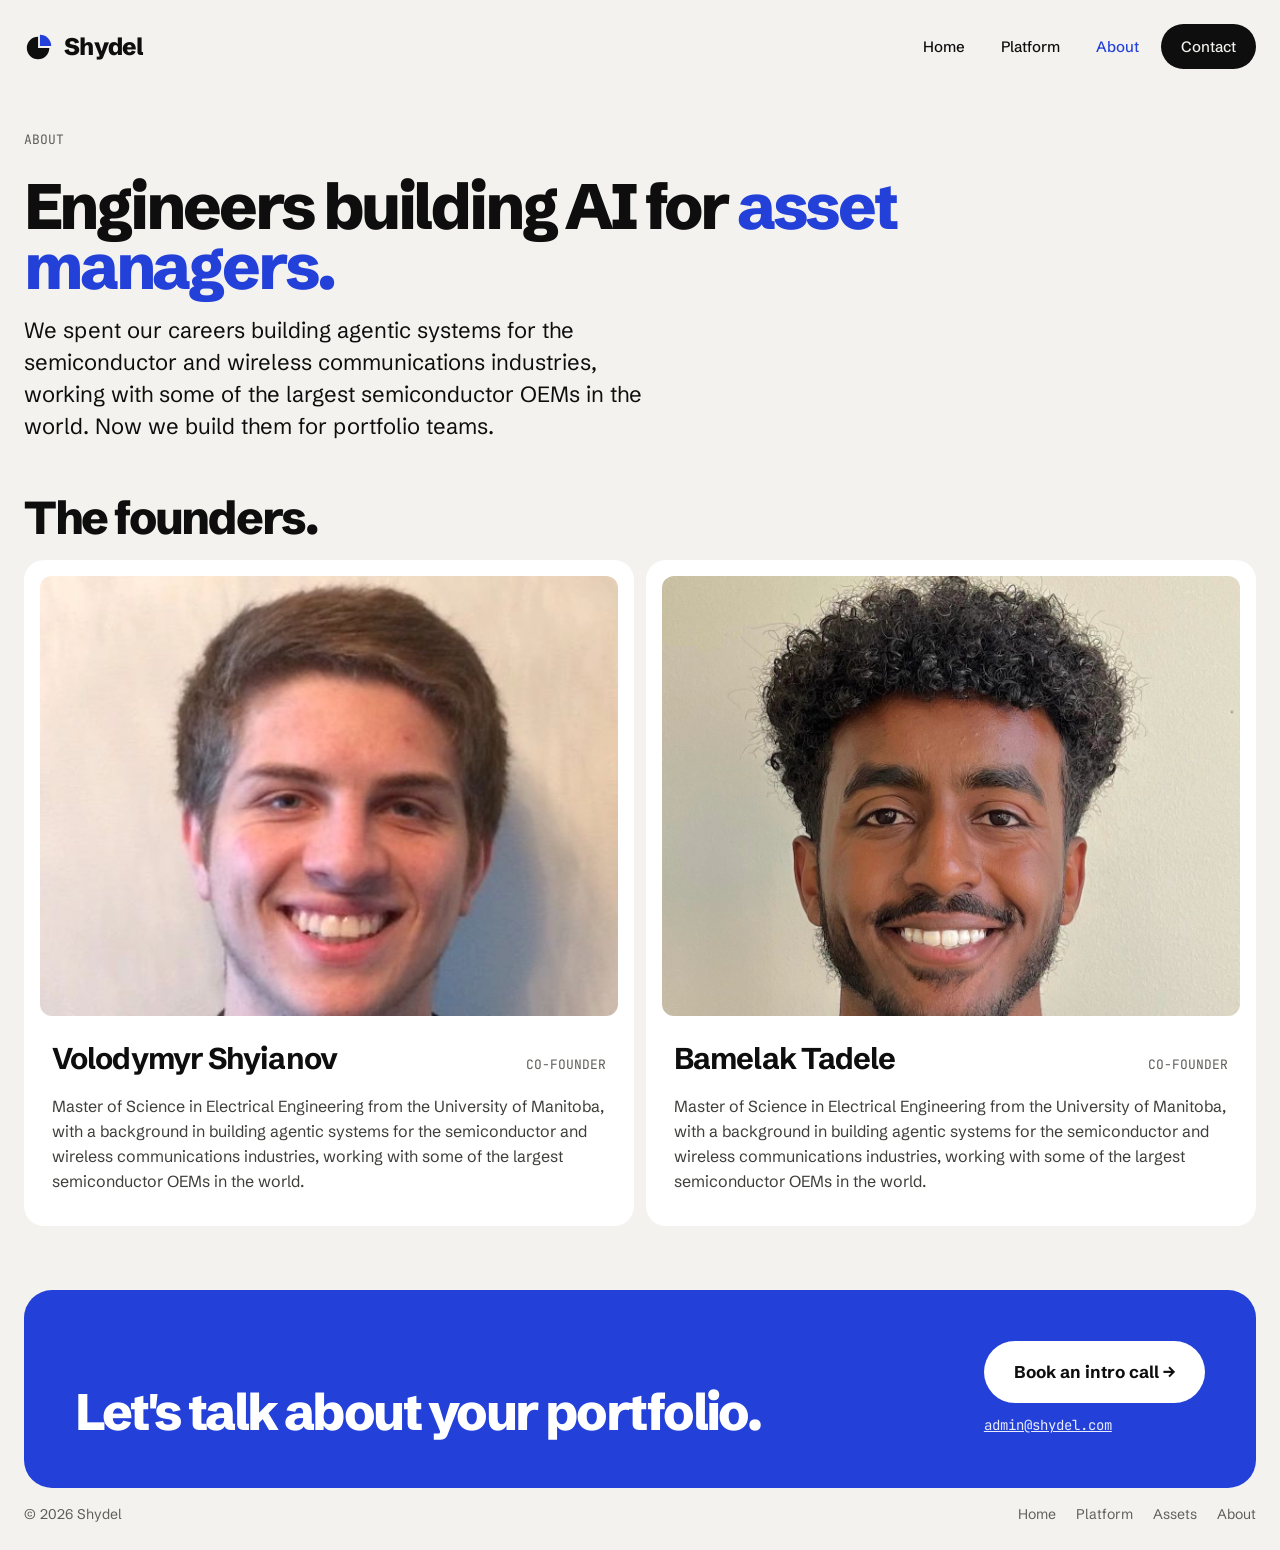
==== about.html @ 44ba3a5f "Consolidate pages, shorten copy, tighten layout - Platform: one page with Board, Analysis, Memory an" ====
<!doctype html>
<html lang="en">
<head>
  <meta charset="utf-8">
  <meta name="viewport" content="width=device-width, initial-scale=1">
  <title>About — Shydel</title>
  <meta name="description" content="The founders of Shydel: engineers building agentic AI systems for asset managers.">
  <link rel="icon" href="assets/favicon.svg" type="image/svg+xml">
  <link rel="preconnect" href="https://fonts.googleapis.com">
  <link rel="preconnect" href="https://fonts.gstatic.com" crossorigin>
  <link href="https://fonts.googleapis.com/css2?family=Schibsted+Grotesk:wght@400;500;700;800&family=JetBrains+Mono:wght@400;500&display=swap" rel="stylesheet">
  <link rel="stylesheet" href="styles.css">
</head>
<body>

<header class="wrap header">
  <a href="index.html" class="logo"><svg class="logo-mark" viewBox="0 0 32 32" aria-hidden="true"><g transform="translate(-1 1)"><path d="M16 16 L28 16 A12 12 0 0 1 16 28 Z M16 16 L16 28 A12 12 0 0 1 4 16 Z M16 16 L4 16 A12 12 0 0 1 16 4 Z" fill="currentColor"/><path d="M16 16 L16 4 A12 12 0 0 1 28 16 Z" fill="#2340D9" transform="translate(2 -2)"/></g></svg>Shydel</a>
  <nav class="nav">
    <a href="index.html" class="nav-link nav-keep">Home</a>
    <a href="platform.html" class="nav-link nav-keep">Platform</a>
    <a href="about.html" class="nav-link nav-keep" aria-current="page">About</a>
    <a href="#contact" class="pill pill-dark">Contact</a>
  </nav>
</header>

<main>
  <section class="wrap page-hero">
    <span class="tag">About</span>
    <h1>Engineers building AI for <span class="accent">asset managers.</span></h1>
    <p class="lede">We spent our careers building agentic systems for the semiconductor and wireless communications industries, working with some of the largest semiconductor OEMs in the world. Now we build them for portfolio teams.</p>
  </section>

  <section class="wrap team">
    <div class="section-head">
      <h2>The founders.</h2>
    </div>
    <div class="team-grid">
      <article class="person">
        <img src="assets/team/volodymyr.jpg" alt="Volodymyr Shyianov" loading="lazy">
        <div class="person-body">
          <div class="person-name"><h3>Volodymyr Shyianov</h3><span class="tag">Co-founder</span></div>
          <p>Master of Science in Electrical Engineering from the University of Manitoba, with a background in building agentic systems for the semiconductor and wireless communications industries, working with some of the largest semiconductor OEMs in the world.</p>
        </div>
      </article>
      <article class="person">
        <img src="assets/team/bamelak.jpg" alt="Bamelak Tadele" loading="lazy" class="pos-high">
        <div class="person-body">
          <div class="person-name"><h3>Bamelak Tadele</h3><span class="tag">Co-founder</span></div>
          <p>Master of Science in Electrical Engineering from the University of Manitoba, with a background in building agentic systems for the semiconductor and wireless communications industries, working with some of the largest semiconductor OEMs in the world.</p>
        </div>
      </article>
    </div>
  </section>

  <section id="contact" class="wrap">
    <div class="cta">
      <h2>Let's talk about your portfolio.</h2>
      <div class="cta-side">
        <a href="https://bookings.cloud.microsoft/book/Shydel1@shydel.com/" target="_blank" rel="noopener" class="pill pill-light pill-lg">Book an intro call →</a>
        <a href="mailto:admin@shydel.com" class="cta-email">admin@shydel.com</a>
      </div>
    </div>
  </section>
</main>

<footer class="wrap footer">
  <span>© 2026 Shydel</span>
  <nav class="footer-nav">
    <a href="index.html">Home</a>
    <a href="platform.html">Platform</a>
    <a href="assets.html">Assets</a>
    <a href="about.html">About</a>
  </nav>
</footer>

</body>
</html>
---- styles.css ----
:root {
  --bg: #F3F2EE;
  --ink: #0E0E0E;
  --card: #FFFFFF;
  --text-2: #3E3E3B;
  --text-3: #5E5E5A;
  --accent: #2340D9;
  --accent-hover: #152A9E;
  --accent-light: #8FA0FF;
  --sans: 'Schibsted Grotesk', system-ui, sans-serif;
  --mono: 'JetBrains Mono', ui-monospace, monospace;
}

* { box-sizing: border-box; }
html { scroll-behavior: smooth; }
body {
  margin: 0;
  background: var(--bg);
  color: var(--ink);
  font-family: var(--sans);
  font-size: 17px;
  line-height: 1.55;
  -webkit-font-smoothing: antialiased;
}
h1, h2, h3, p { margin: 0; }
img { display: block; max-width: 100%; }
a { color: var(--accent); }

.wrap { max-width: 1320px; margin: 0 auto; padding-left: 24px; padding-right: 24px; }
.accent { color: var(--accent); }
.muted { color: #8C8C87; }

/* Header */
.header {
  padding-top: 24px; padding-bottom: 24px;
  display: flex; flex-wrap: wrap; gap: 16px;
  align-items: center; justify-content: space-between;
}
.logo {
  display: flex; align-items: center; gap: 10px;
  color: var(--ink); text-decoration: none;
  font-weight: 800; font-size: 24px; letter-spacing: -0.03em;
}
.logo-mark { width: 30px; height: 30px; flex-shrink: 0; }
.nav { display: flex; flex-wrap: wrap; gap: 8px; align-items: center; font-size: 15px; font-weight: 500; }
.nav-link { color: var(--ink); text-decoration: none; padding: 10px 14px; }
.nav-link:hover, .nav-link[aria-current="page"] { color: var(--accent); }

/* Buttons */
.pill {
  display: inline-block; text-decoration: none;
  padding: 11px 20px; border-radius: 999px; font-weight: 500;
  transition: background .15s, color .15s;
}
.pill-lg { padding: 18px 30px; font-weight: 700; font-size: 17px; }
.pill-dark { background: var(--ink); color: var(--bg); }
.pill-dark:hover { background: var(--accent); }
.pill-accent { background: var(--accent); color: #FFFFFF; }
.pill-accent:hover { background: var(--accent-hover); }
.pill-light { background: #FFFFFF; color: var(--ink); }
.pill-light:hover { background: var(--ink); color: #FFFFFF; }
.pill-outline { border: 1.5px solid var(--ink); color: var(--ink); }
.pill-outline:hover { background: var(--ink); color: var(--bg); }

/* Hero */
.hero { padding-top: 40px; padding-bottom: 28px; }
.hero h1 {
  font-weight: 800;
  font-size: clamp(44px, 7vw, 104px);
  line-height: 0.92; letter-spacing: -0.055em;
}
.hero-foot {
  display: flex; flex-wrap: wrap; gap: 32px 64px;
  justify-content: space-between; align-items: flex-end;
  margin-top: 28px;
}
.lede { font-size: 22px; line-height: 1.45; max-width: 620px; }

/* Coverage cards */
.coverage {
  padding-top: 24px; padding-bottom: 40px;
  display: grid; grid-template-columns: repeat(auto-fit, minmax(280px, 1fr)); gap: 12px;
}
.card {
  background: var(--card); border-radius: 20px; padding: 32px; min-height: 340px;
  display: flex; flex-direction: column; justify-content: space-between; gap: 32px;
}
.card-link { color: var(--ink); text-decoration: none; transition: transform .15s; }
.card-link:hover { transform: translateY(-4px); }
.card-more { display: block; margin-top: 20px; font-weight: 700; font-size: 15px; }
.card h3 { font-size: 34px; font-weight: 700; letter-spacing: -0.03em; line-height: 1.05; margin-bottom: 14px; }
.card p { color: var(--text-2); font-size: 16px; }
.tag { font-family: var(--mono); font-size: 13px; color: var(--text-3); text-transform: uppercase; }
.card-dark { background: var(--ink); color: var(--bg); }
.card-dark p { color: #C9C9C4; }
.card-dark .tag { color: #A8A8A3; }
.card-accent { background: var(--accent); color: #FFFFFF; }
.card-accent p { color: #E8ECFF; }
.card-accent .tag { color: #DCE2FF; }

/* Approach */
.approach { background: var(--ink); color: var(--bg); padding: 48px 0; }
.approach h2 {
  font-weight: 800; font-size: clamp(32px, 4vw, 56px);
  line-height: 0.98; letter-spacing: -0.045em;
  max-width: 980px; margin-bottom: 28px;
}
.steps {
  list-style: none; margin: 0; padding: 0;
  display: grid; grid-template-columns: repeat(auto-fit, minmax(240px, 1fr)); gap: 40px;
}
.step-num { display: block; font-size: 56px; font-weight: 800; letter-spacing: -0.04em; color: var(--accent-light); line-height: 1; }
.steps h3 { font-size: 22px; margin: 16px 0 8px; }
.steps p { color: #B5B5B0; font-size: 16px; }

/* Inner page hero */
.page-hero { padding-top: 32px; padding-bottom: 28px; }
.page-hero h1 {
  font-weight: 800; font-size: clamp(36px, 5vw, 76px);
  line-height: 0.95; letter-spacing: -0.05em;
  max-width: 1100px; margin-top: 24px;
}
.page-hero .lede { margin-top: 18px; }
.hero-actions { display: flex; flex-wrap: wrap; gap: 8px; margin-top: 18px; }

/* Section heading */
.section-head {
  display: flex; flex-wrap: wrap; gap: 24px;
  justify-content: space-between; align-items: flex-end; margin-bottom: 20px;
}
.section-head h2 { font-weight: 800; font-size: clamp(30px, 3.6vw, 48px); line-height: 0.98; letter-spacing: -0.045em; }
.section-head p { max-width: 440px; color: var(--text-2); }

/* Use cases */
.uses { padding-bottom: 40px; }
.use-grid { display: grid; grid-template-columns: repeat(auto-fit, minmax(280px, 1fr)); gap: 12px; }
.use { background: var(--card); border-radius: 20px; padding: 32px; }
.use h3 { font-size: 26px; font-weight: 700; letter-spacing: -0.03em; line-height: 1.1; margin: 16px 0 10px; }
.use p { color: var(--text-2); font-size: 16px; }

/* ---------- Section bands ---------- */
.band-dark { background: var(--ink); color: var(--bg); padding: 48px 0; margin-bottom: 24px; }
.band-blue { background: var(--accent); color: #FFFFFF; padding: 48px 0; margin-bottom: 24px; }
.band-sand { background: #E6E2D8; padding: 48px 0; margin-bottom: 24px; }
.band-white { background: #FFFFFF; padding: 48px 0; margin-bottom: 24px; }
.split { display: grid; grid-template-columns: repeat(auto-fit, minmax(320px, 1fr)); gap: 28px 40px; align-items: start; }
.band-dark .tag { color: #A8A8A3; }
.band-dark h2, .band-blue h2, .band-sand h2, .band-white h2 {
  font-weight: 800; font-size: clamp(28px, 3vw, 42px); line-height: 1.02; letter-spacing: -0.035em; margin: 10px 0 14px;
}
.band-dark .split > div > p { color: #C9C9C4; }
.band-blue .split > div > p { color: #E8ECFF; }
.band-sand .split > div > p, .band-white .split > div > p { color: var(--text-2); }
.split > div > p + p { margin-top: 16px; }
.band-blue .tag { color: #DCE2FF; }
.chips { display: flex; flex-wrap: wrap; gap: 8px; margin-top: 16px; }
.chip { border: 1.5px solid #4A4A47; border-radius: 999px; padding: 7px 14px; font-size: 14px; font-weight: 500; }
.band-blue .chip { border-color: rgba(255, 255, 255, .45); }
.band-sand .chip { border-color: #B5B0A3; }
.band-white .chip, .plat-section .chip, .wrap > .chips .chip { border-color: #CFCEC8; }

/* ---------- App-styled components (they mirror shydel-agent/web/src/app/globals.css) ---------- */
.app {
  --surface: #FFFFFF; --sunk: #ECEAE4; --line: #E2E0D8; --muted: #7A7973; --r: 14px;
  color: var(--ink); font-size: 14px; line-height: 1.5; text-align: left;
}
.app .label { font-family: var(--mono); font-size: 11px; text-transform: uppercase; letter-spacing: .06em; color: var(--muted); font-weight: 400; }
.app .hint { font-size: 12.5px; color: var(--muted); }
.app .mono { font-family: var(--mono); }
.app-card { background: var(--surface); border: 1px solid var(--line); border-radius: var(--r); padding: 14px 16px; min-width: 0; color: var(--ink); }
.app-card + .app-card { margin-top: 12px; }
.app-card h4 { margin: 0 0 6px; font-size: 13px; font-weight: 700; display: flex; align-items: center; gap: 8px; justify-content: space-between; letter-spacing: 0; line-height: 1.3; }
.app-card h4 span:last-child { flex: none; }
.app-goal { margin: 0; font-size: 15px; font-weight: 700; line-height: 1.4; letter-spacing: -0.01em; }
.app-chips { display: flex; flex-wrap: wrap; gap: 6px; margin-top: 10px; }
.app-chip {
  display: inline-flex; align-items: center; gap: 6px; padding: 3px 9px; border-radius: 999px;
  border: 1px solid var(--line); background: var(--surface); font-size: 12px; font-weight: 500; line-height: 1.5;
}
.app-chip.accent { background: #E7EBFF; color: var(--accent); border-color: transparent; }
.app-chip.ctype { background: #FBEEDC; color: #92400E; border-color: transparent; }
.app-chip.done { background: var(--sunk); border-color: transparent; color: var(--text-2); }
.app-chip.verdict { text-transform: uppercase; font-weight: 700; letter-spacing: .04em; }
.app-chip.verdict.buy { background: rgba(47, 163, 107, .16); color: #1E7A4D; border-color: transparent; }
.app-chip.verdict.watch, .app-chip.verdict.hold { background: #E7EBFF; color: var(--accent); border-color: transparent; }
.app-chip.verdict.trim, .app-chip.verdict.sell { background: rgba(229, 83, 61, .16); color: #B0351F; border-color: transparent; }
.app-chip i { width: 7px; height: 7px; border-radius: 50%; background: var(--c, var(--accent)); }
.app-foot { margin-top: 12px; font-size: 11.5px; color: var(--muted); font-family: var(--mono); line-height: 1.5; overflow-wrap: anywhere; }

/* Stage track: 18 steps, done / skipped / current / to do; each one opens a pop-up */
.stage-track { display: grid; grid-template-columns: repeat(9, minmax(0, 1fr)); gap: 10px 4px; margin-top: 12px; }
.stage-step {
  display: flex; flex-direction: column; align-items: center; gap: 4px; min-width: 0;
  font: inherit; font-size: 10.5px; color: var(--muted); text-align: center;
  background: none; border: 0; padding: 0; cursor: pointer; border-radius: 8px;
}
.stage-step i {
  font-style: normal; width: 22px; height: 22px; border-radius: 50%; display: grid; place-items: center;
  font-size: 11px; font-weight: 700; border: 1.5px solid var(--line); background: var(--surface);
  transition: transform 160ms var(--ease-out), box-shadow 160ms var(--ease-out);
}
.stage-step:active i { transform: scale(0.92); }
.stage-step:focus-visible { outline: 2px solid var(--accent); outline-offset: 2px; }
.stage-step span { overflow: hidden; text-overflow: ellipsis; white-space: nowrap; max-width: 100%; }
.stage-step.done i { background: var(--up); border-color: var(--up); color: #FFFFFF; }
.stage-step.current i { background: var(--accent); border-color: var(--accent); color: #FFFFFF; }
.stage-step.current span { color: var(--ink); font-weight: 600; }
.stage-step.skipped i { border-style: dashed; }
.stage-step.optional:not(.done):not(.current) i { border-style: dotted; }
@media (hover: hover) and (pointer: fine) { .stage-step:hover i { box-shadow: 0 0 0 3px #E7EBFF; } }
.stage-progress { height: 4px; border-radius: 2px; background: var(--sunk); margin-top: 14px; overflow: hidden; }
.stage-progress i { display: block; height: 100%; background: var(--accent); border-radius: 2px; }
.stage-sum { margin-top: 6px; font-size: 12.5px; color: var(--muted); }

/* Scorecard: final score, reasons for and against, role / verdict / chance of a permanent loss */
.final-score {
  display: grid; grid-template-columns: auto minmax(0, 1fr); gap: 14px; align-items: center; margin: 4px 0 12px;
  padding: 12px 14px; border-radius: 10px; font-size: 13.5px; line-height: 1.5;
  background: color-mix(in srgb, var(--fs) 8%, transparent); border: 1px solid color-mix(in srgb, var(--fs) 30%, var(--line));
}
.final-score.pos { --fs: #16A34A; } .final-score.mid { --fs: #D97706; } .final-score.neg { --fs: #DC2626; }
.fs-num { font-size: 30px; font-weight: 800; color: var(--fs); font-variant-numeric: tabular-nums; line-height: 1; }
.fs-num span { font-size: 13px; font-weight: 600; color: var(--muted); margin-left: 3px; }
.sc-rows > .sc-row:first-child { border-top: 0; }
.sc-row {
  display: grid; grid-template-columns: minmax(0, 1.3fr) 64px minmax(0, 1fr); gap: 10px; align-items: center;
  padding: 6px 0; font-size: 12.5px; border-top: 1px dashed var(--line);
}
.sc-row > span:first-child { overflow-wrap: anywhere; }
.sc-measure { display: block; font-size: 11px; color: var(--muted); }
.sc-num { font-family: var(--mono); font-variant-numeric: tabular-nums; }
.sc-num.pos { color: var(--up); } .sc-num.neg { color: var(--down); }
.sc-effect { position: relative; height: 8px; background: var(--sunk); border-radius: 4px; }
.sc-effect i { position: absolute; top: 0; bottom: 0; border-radius: 4px; width: calc(var(--e) * 50%); }
.sc-effect i.pos { left: 50%; background: var(--up); }
.sc-effect i.neg { right: 50%; background: var(--down); }
.sc-effect::after { content: ""; position: absolute; left: 50%; top: -3px; bottom: -3px; width: 1px; background: var(--muted); }
.score-notes { display: grid; gap: 6px; margin-top: 12px; }
.score-note {
  display: grid; grid-template-columns: 9.5em minmax(0, 1fr); gap: 10px; align-items: baseline;
  font-size: 13.5px; line-height: 1.55; padding: 9px 12px; border-radius: 8px; background: rgba(14, 14, 14, .04);
}
.score-note b { font-size: 12.5px; font-weight: 600; color: var(--muted); }
.score-note span { overflow-wrap: anywhere; }
.score-note.role { background: rgba(35, 64, 217, .09); }
.score-note.verdict { background: rgba(47, 163, 107, .10); }
@media (max-width: 560px) { .score-note { grid-template-columns: 1fr; gap: 2px; } }

/* Tabs (the app's underline tabs); .pills = the working-memory sub-tabs; .vertical = the session sidebar */
.ui-tablist { display: flex; gap: 2px; border-bottom: 1px solid #D9D8D2; overflow-x: auto; scrollbar-width: none; }
.ui-tablist::-webkit-scrollbar { display: none; }
.ui-tab {
  position: relative; display: inline-flex; align-items: center; gap: 7px; height: 44px; padding: 0 14px;
  border: 0; background: none; cursor: pointer; color: var(--text-3); font: inherit; font-size: 15px; font-weight: 500; white-space: nowrap;
  transition: color 150ms ease;
}
.ui-tab:hover, .ui-tab[aria-selected="true"] { color: var(--ink); }
.ui-tab[aria-selected="true"]::after { content: ""; position: absolute; left: 10px; right: 10px; bottom: -1px; height: 2px; background: var(--accent); border-radius: 2px; }
.ui-tab .count { font-family: var(--mono); font-size: 11px; color: var(--text-3); }
.ui-tab:focus-visible { outline: 2px solid var(--accent); outline-offset: -2px; border-radius: 6px; }
.ui-panel { padding-top: 16px; }
.ui-panel .zig { align-items: start; }
.ui-panel .zig .frame { margin-top: 20px; }
.ui-panel[hidden] { display: none; }
.band-dark .ui-tablist { border-color: #2E2E2C; }
.band-dark .ui-tab { color: #A8A8A3; }
.band-dark .ui-tab:hover, .band-dark .ui-tab[aria-selected="true"] { color: #FFFFFF; }
.band-dark .ui-tab[aria-selected="true"]::after { background: var(--accent-light); }

.ui-tabs.pills .ui-tablist { border: 0; gap: 4px; flex-wrap: wrap; }
.ui-tabs.pills .ui-tab { height: 30px; padding: 0 12px; border-radius: 999px; font-size: 13px; }
.ui-tabs.pills .ui-tab[aria-selected="true"] { background: var(--ink); color: var(--bg); }
.ui-tabs.pills .ui-tab::after { display: none; }
.band-dark .ui-tabs.pills .ui-tab[aria-selected="true"] { background: #FFFFFF; color: var(--ink); }
.ui-tabs.pills .ui-panel { padding-top: 16px; }

.ui-tabs.vertical { display: grid; grid-template-columns: 272px minmax(0, 1fr); gap: 20px 28px; align-items: start; }
.ui-tabs.vertical .ui-tablist { flex-direction: column; border-bottom: 0; gap: 6px; overflow: visible; }
.ui-tabs.vertical .ui-tab {
  height: auto; padding: 12px 14px 12px 14px; border-radius: 12px; background: #FFFFFF; border: 1px solid #E2E0D8;
  border-left: 4px solid var(--hue, var(--accent)); text-align: left; white-space: normal;
  flex-direction: column; align-items: flex-start; gap: 3px; color: var(--ink);
  transition: border-color 150ms ease, box-shadow 150ms ease, transform 160ms var(--ease-out);
}
.ui-tabs.vertical .ui-tab:active { transform: scale(0.985); }
.ui-tabs.vertical .ui-tab::after { display: none; }
.ui-tabs.vertical .ui-tab[aria-selected="true"] { border-color: var(--accent); border-left-color: var(--hue, var(--accent)); box-shadow: 0 0 0 2px #E7EBFF; }
.ui-tabs.vertical .ui-tab b { font-size: 14.5px; line-height: 1.3; }
.ui-tabs.vertical .ui-tab small { font-size: 12.5px; color: var(--text-3); line-height: 1.35; }
.ui-tabs.vertical .ui-panel { padding-top: 0; }
.ui-tabs.vertical .ui-tablist .label { padding: 0 2px 6px; }
.panel-text { margin-top: 12px; max-width: 760px; }
.panel-text h3 { font-size: 22px; font-weight: 700; letter-spacing: -0.025em; line-height: 1.15; margin-bottom: 8px; }
.panel-text p { color: var(--text-2); font-size: 15.5px; }

/* The 18 stages as a list, inside tabs */
.stage-list { display: grid; gap: 10px; }
.stage-item {
  display: grid; grid-template-columns: 30px minmax(0, 1fr); gap: 12px; align-items: start;
  padding: 14px 16px; background: #FFFFFF; border: 1px solid #E2E0D8; border-radius: 12px;
}
.stage-item i {
  font-style: normal; width: 26px; height: 26px; border-radius: 50%; display: grid; place-items: center; margin-top: 1px;
  font-family: var(--mono); font-size: 12px; font-weight: 500; color: var(--g, var(--accent)); border: 1.5px solid var(--g, var(--accent));
}
.stage-item b { display: block; font-size: 15px; line-height: 1.3; }
.stage-item small { font-size: 12px; color: var(--text-3); margin-left: 6px; font-weight: 400; }
.stage-item p { color: var(--text-2); font-size: 14.5px; margin-top: 4px; }
.stage-groups-note { color: var(--text-2); font-size: 15px; margin-bottom: 18px; }

/* Pop-ups: a stage's finding, or a screenshot at full size */
dialog.pop {
  border: 0; border-radius: 16px; padding: 0; max-width: min(600px, calc(100vw - 32px)); width: 100%;
  background: #FFFFFF; color: var(--ink); box-shadow: 0 30px 80px rgba(0, 0, 0, .35); overflow: visible;
}
dialog.pop::backdrop { background: rgba(14, 14, 14, .5); backdrop-filter: blur(6px); }
dialog.pop[open] { animation: pop-in 200ms var(--ease-out); }
@keyframes pop-in { from { opacity: 0; transform: scale(0.96); } }
@media (prefers-reduced-motion: reduce) { dialog.pop[open] { animation: pop-fade 150ms ease; } @keyframes pop-fade { from { opacity: 0; } } }
.pop-body { padding: 24px 26px 26px; }
.pop-body .label { font-family: var(--mono); font-size: 11px; text-transform: uppercase; letter-spacing: .06em; color: #7A7973; }
.pop-body h3 { font-size: 22px; font-weight: 700; letter-spacing: -0.025em; line-height: 1.15; margin: 8px 0 12px; display: flex; align-items: center; gap: 10px; flex-wrap: wrap; }
.pop-body p { color: var(--text-2); font-size: 15px; }
.pop-body p + p { margin-top: 10px; }
.pop-src { margin-top: 14px; font-family: var(--mono); font-size: 11.5px; color: #7A7973; overflow-wrap: anywhere; }
.pop-close {
  position: absolute; top: 12px; right: 12px; width: 32px; height: 32px; border-radius: 50%; border: 0;
  background: #F3F2EE; color: var(--ink); cursor: pointer; font: inherit; font-size: 16px; line-height: 1;
  transition: transform 160ms var(--ease-out), background 150ms ease;
}
.pop-close:hover { background: #E6E2D8; } .pop-close:active { transform: scale(0.92); }
dialog.lightbox { max-width: min(1500px, calc(100vw - 32px)); background: transparent; box-shadow: none; }
dialog.lightbox img { display: block; width: 100%; height: auto; max-height: calc(100vh - 110px); object-fit: contain; border-radius: 12px; background: #FFFFFF; box-shadow: 0 30px 80px rgba(0, 0, 0, .5); }
dialog.lightbox figcaption { color: #FFFFFF; text-align: center; margin-top: 12px; font-size: 14px; }
dialog.lightbox .pop-close { top: -6px; right: -6px; background: #FFFFFF; }
.js .frame img { cursor: zoom-in; }

/* Platform overview: one card per section page */
.plat-cards { display: grid; grid-template-columns: repeat(auto-fit, minmax(250px, 1fr)); gap: 12px; padding-bottom: 40px; }
.plat-card {
  display: flex; flex-direction: column; gap: 12px; padding: 26px; border-radius: 20px; background: #FFFFFF; text-decoration: none; color: var(--ink);
  border-top: 5px solid var(--c); transition: transform 160ms var(--ease-out), box-shadow 200ms ease;
}
.plat-card .tag { color: var(--c); font-size: 13px; }
.plat-card p { color: var(--text-2); font-size: 15.5px; }
.plat-card .asset-more { margin-top: auto; color: var(--c); font-weight: 700; }
.plat-card:active { transform: scale(0.99); }
@media (hover: hover) and (pointer: fine) { .plat-card:hover { box-shadow: 0 18px 40px rgba(14, 14, 14, .10); } }
@media (max-width: 640px) { .plat-cards { padding-bottom: 28px; } }

/* Assets dropdown in the top menu */
.nav-drop { position: relative; }
.nav-drop-btn { background: none; border: 0; font: inherit; cursor: pointer; display: inline-flex; align-items: center; gap: 4px; }
.nav-drop-btn span { font-size: 11px; transition: transform 160ms var(--ease-out); }
.nav-drop.open .nav-drop-btn span { transform: rotate(180deg); }
.nav-menu {
  position: absolute; top: calc(100% + 6px); right: -20px; z-index: 50; width: 330px;
  background: #FFFFFF; border: 1px solid #E2E0D8; border-radius: 16px; padding: 8px;
  box-shadow: 0 20px 50px rgba(14, 14, 14, .14);
  opacity: 0; transform: translateY(-4px) scale(0.98); transform-origin: top right; pointer-events: none;
  transition: opacity 150ms ease, transform 150ms var(--ease-out);
}
.nav-drop.open .nav-menu { opacity: 1; transform: none; pointer-events: auto; }
@media (hover: hover) and (pointer: fine) {
  .nav-drop:hover .nav-menu, .nav-drop:focus-within .nav-menu { opacity: 1; transform: none; pointer-events: auto; }
  .nav-drop:hover .nav-drop-btn span { transform: rotate(180deg); }
  .nav-drop::after { content: ""; position: absolute; left: 0; right: 0; top: 100%; height: 8px; }  /* hover bridge */
}
.nav-menu a {
  display: grid; grid-template-columns: 10px 1fr; column-gap: 12px; align-items: baseline;
  padding: 10px 12px; border-radius: 10px; text-decoration: none; color: var(--ink);
}
.nav-menu a:hover, .nav-menu a:focus-visible { background: #F3F2EE; outline: none; }
.nav-menu a i { width: 9px; height: 9px; border-radius: 50%; background: var(--c); grid-row: 1 / span 2; align-self: center; }
.nav-menu a b { font-size: 15px; font-weight: 600; }
.nav-menu a small { grid-column: 2; font-size: 12.5px; color: var(--text-3); }
@media (max-width: 640px) {
  .header { position: relative; }
  .nav-drop { position: static; }
  .nav-menu { left: 16px; right: 16px; top: 100%; width: auto; transform-origin: top center; }
}
.mx-stage summary::after { margin-left: auto; }

/* Asset sub-navigation, under the header on every asset page */
.subnav { display: flex; flex-wrap: wrap; gap: 6px; align-items: center; padding-top: 4px; padding-bottom: 8px; }
.subnav a { text-decoration: none; font-size: 14px; font-weight: 500; border-radius: 999px; padding: 7px 12px; color: var(--text-2); transition: background 150ms ease, color 150ms ease; }
.subnav-all { color: var(--text-3) !important; border: 1px solid #D9D8D2; }
.subnav-link { display: inline-flex; align-items: center; gap: 8px; }
.subnav-link i { width: 8px; height: 8px; border-radius: 50%; background: var(--c); }
.subnav-link:hover { background: #E6E2D8; color: var(--ink); }
.subnav-link[aria-current="page"] { background: var(--ink); color: #FFFFFF; }
/* Assets page: one tab per asset class */
.assets-head { padding-top: 24px; padding-bottom: 12px; }
.assets-head h1 { font-weight: 800; font-size: clamp(40px, 6vw, 84px); line-height: 0.98; letter-spacing: -0.05em; margin-top: 16px; }
.asset-tabs > .wrap .ui-tablist { border-bottom: 1px solid #D9D8D2; }
.asset-tabs > .wrap .ui-tab { font-size: 16px; font-weight: 600; }
.asset-tabs .ui-tab i { width: 9px; height: 9px; border-radius: 50%; background: var(--c); }
.asset-tabs > .ui-panel { padding-top: 0; }
.asset-hero { padding-top: 24px; }
.subnav-sep { width: 1px; height: 22px; background: #CFCEC8; margin: 0 8px; flex: none; }
@media (max-width: 640px) {
  .nav .pill-dark { display: none; }
  .subnav { flex-wrap: nowrap; overflow-x: auto; scrollbar-width: none; -webkit-overflow-scrolling: touch; padding-bottom: 4px; }
  .subnav::-webkit-scrollbar { display: none; }
  .subnav a { flex: none; white-space: nowrap; }
}

/* Assets hub */
.asset-grid { display: grid; grid-template-columns: repeat(auto-fit, minmax(320px, 1fr)); gap: 12px; padding-bottom: 40px; }
.asset-card {
  display: flex; flex-direction: column; gap: 14px; padding: 28px; border-radius: 20px; text-decoration: none; color: var(--ink);
  background: var(--s, #FFFFFF); border-top: 5px solid var(--c, var(--accent));
  transition: transform 160ms var(--ease-out), box-shadow 200ms ease;
}
.asset-card .tag { color: var(--c); }
.asset-card h2 { font-size: 28px; font-weight: 800; letter-spacing: -0.03em; line-height: 1.05; }
.asset-card p { color: var(--text-2); font-size: 15.5px; }
.asset-card dl { margin: 4px 0 0; display: grid; gap: 0; }
.asset-card dl div { display: flex; justify-content: space-between; gap: 12px; padding: 8px 0; border-top: 1px solid rgba(14, 14, 14, .08); font-size: 14px; }
.asset-card dt { color: var(--text-3); }
.asset-card dd { margin: 0; font-weight: 600; text-align: right; }
.asset-more { margin-top: auto; padding-top: 6px; font-weight: 700; color: var(--c); }
a.asset-card:active { transform: scale(0.99); }
@media (hover: hover) and (pointer: fine) { a.asset-card:hover { box-shadow: 0 18px 40px rgba(14, 14, 14, .10); } }
.asset-card-note { background: #FFFFFF; border-top-color: var(--ink); }
.asset-card-note .pill { align-self: flex-start; margin-top: auto; }
.compare-block { margin-top: 32px; }
.compare thead a { color: var(--ink); text-decoration: none; }
.compare thead a:hover { color: var(--c); }
.compare-wrap { overflow-x: auto; border-radius: 20px; background: #FFFFFF; border: 1px solid #E2E0D8; }
.compare { width: 100%; border-collapse: collapse; min-width: 900px; font-size: 14px; }
.compare th, .compare td { text-align: left; vertical-align: top; padding: 14px 16px; border-top: 1px solid #ECEAE3; }
.compare thead th { border-top: 0; font-size: 14px; border-bottom: 3px solid var(--c, transparent); }
.compare tbody th { color: var(--text-3); font-weight: 500; width: 13%; }
.compare td { color: var(--text-2); }
.coverage-5 { grid-template-columns: repeat(5, minmax(0, 1fr)); }
.coverage-5 .card { min-height: 300px; padding: 26px; }
.coverage-5 .card h3 { font-size: 26px; }
@media (max-width: 1180px) { .coverage-5 { grid-template-columns: repeat(auto-fit, minmax(240px, 1fr)); } }
.card-fn { background: var(--fn-soft); } .card-fn .tag, .card-fn .card-more { color: var(--fn); }
.card-fn p { color: var(--text-2); }
.tag-fn { color: var(--fn); }

/* Memory and skills explorer: one row per stage, skills as chips, rules as lines */
.mem-section { padding: 48px 0; margin-bottom: 24px; }
.mem-split { grid-template-columns: minmax(260px, 0.8fr) minmax(0, 1.6fr); align-items: start; }
.mem-note { color: #A8A8A3; font-size: 15px; margin: 14px 0 16px; }
.mx-stats { display: grid; grid-template-columns: repeat(2, minmax(0, 1fr)); gap: 10px; }
.mx-stats div { background: #1C1C1B; border: 1px solid #2E2E2C; border-radius: 14px; padding: 14px 16px; }
.mx-stats b { display: block; font-size: 30px; font-weight: 800; letter-spacing: -0.03em; color: #FFFFFF; line-height: 1.1; }
.mx-stats span { font-size: 13px; color: #A8A8A3; }
.mx-kinds { display: grid; gap: 10px; }
.mx-kinds div { background: #1C1C1B; border: 1px solid #2E2E2C; border-radius: 14px; padding: 14px 16px; display: grid; gap: 2px; }
.mx-kinds b { color: #FFFFFF; font-size: 16px; }
.mx-kinds span { color: #A8A8A3; font-size: 14px; line-height: 1.45; }
.mem-lt .mx-kinds { margin-top: 24px; }
.mx { background: #1C1C1B; border: 1px solid #2E2E2C; border-radius: 16px; padding: 8px; }
.mx-stage { border-radius: 10px; }
.mx-stage + .mx-stage { border-top: 1px solid #2A2A28; }
.mx-stage summary {
  list-style: none; cursor: pointer; display: flex; align-items: center; gap: 12px; padding: 11px 12px; border-radius: 10px; color: #E8E8E3;
}
.mx-stage summary::-webkit-details-marker { display: none; }
.mx-stage summary:hover { background: #242422; }
.mx-stage summary b { font-size: 15px; font-weight: 600; }
.mx-n {
  flex: none; width: 24px; height: 24px; border-radius: 50%; display: grid; place-items: center;
  font-family: var(--mono); font-size: 11px; color: var(--hue); border: 1.5px solid var(--hue);
}
.mx-c { margin-left: auto; font-family: var(--mono); font-size: 11.5px; color: #8C8C87; white-space: nowrap; }
.mx-stage summary::after { content: "▸"; color: #8C8C87; font-size: 11px; width: 10px; }
.mx-stage[open] summary::after { content: "▾"; }
.mx-body { padding: 4px 12px 14px 48px; display: grid; gap: 8px; }
.mx-skills { display: flex; flex-wrap: wrap; gap: 6px; }
.mx-skill {
  font-family: var(--mono); font-size: 12px; padding: 4px 10px; border-radius: 999px; cursor: pointer;
  background: color-mix(in srgb, var(--hue) 18%, #1C1C1B); color: #F0EFEA; border: 1px solid color-mix(in srgb, var(--hue) 45%, #1C1C1B);
  transition: background 150ms ease, transform 160ms var(--ease-out);
}
.mx-skill:hover { background: color-mix(in srgb, var(--hue) 32%, #1C1C1B); }
.mx-skill:active { transform: scale(0.97); }
.mx-skill:focus-visible { outline: 2px solid var(--accent-light); outline-offset: 2px; }
.mx-rule { display: grid; grid-template-columns: 7.5em minmax(0, 1fr); gap: 10px; font-size: 13.5px; color: #C9C9C4; line-height: 1.45; }
.mx-rule .label { font-family: var(--mono); font-size: 10.5px; text-transform: uppercase; letter-spacing: .06em; color: #8C8C87; padding-top: 2px; }
.mx-more { font-size: 12.5px; color: #8C8C87; padding-left: calc(7.5em + 10px); }
.mem-lt { margin: 28px 0; display: grid; grid-template-columns: minmax(260px, 0.8fr) minmax(0, 1.6fr); gap: 40px 56px; align-items: start; }
.mem-lt .mx-stats { margin-top: 24px; }
.mem-tabs .ui-tab i { width: 8px; height: 8px; border-radius: 50%; background: var(--c); }
.mem-tabs .ui-panel { padding-top: 14px; }
@media (max-width: 860px) {
  .mem-split, .mem-lt { grid-template-columns: 1fr; }
  .mx-body { padding-left: 12px; }
  .mx-rule { grid-template-columns: 1fr; gap: 2px; }
  .mx-more { padding-left: 0; }
  .mem-section { padding: 36px 0; margin-bottom: 16px; }
}

/* Memory tree, like the app's Memory tab */
.tree { background: #1C1C1B; border: 1px solid #2E2E2C; border-radius: 16px; padding: 10px; font-size: 14px; }
.tree details { border-radius: 10px; }
.tree details details { margin-left: 18px; }
.tree summary { list-style: none; cursor: pointer; display: flex; align-items: center; gap: 10px; padding: 9px 12px; border-radius: 10px; color: #E8E8E3; font-weight: 600; }
.tree summary::-webkit-details-marker { display: none; }
.tree summary::before { content: "▸"; font-size: 11px; color: #8C8C87; width: 12px; flex: none; }
.tree details[open] > summary::before { content: "▾"; }
.tree summary:hover { background: #242422; }
.tree summary .tc { margin-left: auto; font-family: var(--mono); font-size: 11px; color: #8C8C87; font-weight: 400; }
.tree summary .dot { width: 8px; height: 8px; border-radius: 50%; background: var(--c, var(--accent-light)); flex: none; }
.tree .leaf { display: flex; gap: 10px; align-items: baseline; margin: 2px 0 2px 30px; padding: 7px 12px; border-left: 2px solid var(--c, #3A3A38); color: #C9C9C4; font-size: 13.5px; }
.tree .leaf .label { font-family: var(--mono); font-size: 10.5px; text-transform: uppercase; letter-spacing: .06em; color: var(--c, #8C8C87); flex: none; min-width: 4.5em; }

@media (max-width: 860px) {
  .ui-tabs.vertical { grid-template-columns: 1fr; }
  .ui-tabs.vertical .ui-tablist { flex-direction: row; overflow-x: auto; gap: 8px; padding-bottom: 4px; }
  .ui-tabs.vertical .ui-tab { min-width: 220px; }
  .ui-tabs.vertical .ui-tablist .label { display: none; }
  .stage-track { grid-template-columns: repeat(6, minmax(0, 1fr)); }
}

.stages-section { padding-bottom: 40px; }
.stages-section .section-head p { max-width: 560px; }

/* Links to the other domains */
.other { padding-bottom: 40px; }
.other h2 { font-weight: 800; font-size: 28px; letter-spacing: -0.03em; }
.other-links { display: flex; flex-wrap: wrap; gap: 8px; margin-top: 20px; }

/* Team */
.team { padding-top: 24px; padding-bottom: 40px; }
.team-grid { display: grid; grid-template-columns: repeat(auto-fit, minmax(300px, 1fr)); gap: 12px; }
.person { background: var(--card); border-radius: 20px; padding: 16px; display: flex; flex-direction: column; gap: 20px; }
.person img { width: 100%; height: 440px; object-fit: cover; object-position: center 30%; border-radius: 12px; }
.person img.pos-high { object-position: center 25%; }
.person-body { padding: 0 12px 16px; }
.person-name { display: flex; flex-wrap: wrap; justify-content: space-between; gap: 8px; align-items: baseline; }
.person h3 { font-size: 30px; font-weight: 700; letter-spacing: -0.03em; }
.person p { margin-top: 12px; color: var(--text-2); font-size: 16px; }

/* CTA */
.cta {
  background: var(--accent); color: #FFFFFF; border-radius: 28px;
  padding: clamp(28px, 4vw, 56px);
  display: flex; flex-wrap: wrap; gap: 32px; justify-content: space-between; align-items: flex-end;
}
.cta h2 { font-weight: 800; font-size: clamp(30px, 4vw, 56px); line-height: 0.95; letter-spacing: -0.05em; max-width: 820px; }
.cta-side { display: flex; flex-direction: column; gap: 12px; align-items: flex-start; }
.cta-email { font-family: var(--mono); font-size: 14px; color: #E8ECFF; }
.cta-gap { padding-top: 40px; }

/* Footer */
.footer {
  padding-top: 16px; padding-bottom: 24px;
  display: flex; flex-wrap: wrap; gap: 12px; justify-content: space-between;
  font-size: 14px; color: var(--text-3);
}
.footer-nav { display: flex; flex-wrap: wrap; gap: 8px 20px; }
.footer-nav a { color: var(--text-3); text-decoration: none; }
.footer-nav a:hover { color: var(--accent); }

/* ---------- Platform page ---------- */
:root {
  --ease-out: cubic-bezier(0.23, 1, 0.32, 1); --ease-in-out: cubic-bezier(0.77, 0, 0.175, 1);
  /* the agent's own asset-class palette, so the site matches the app */
  --eq: #8A4FD8; --fn: #0F8B8D; --fi: #C98A1B; --pe: #2340D9; --re: #2FA36B;
  --eq-soft: #EFE8FA; --fn-soft: #E0F1F1; --fi-soft: #F9F0DE; --pe-soft: #E7EBFF; --re-soft: #E3F3EA;
  --up: #2FA36B; --down: #E5533D; --warn: #C98A1B;
}
a, button { -webkit-tap-highlight-color: transparent; }

/* Press feedback on anything pill-shaped */
.pill { transition: background .15s, color .15s, transform 160ms var(--ease-out); }
.pill:active { transform: scale(0.97); }

/* Hero: headline, then the lede beside three points, then the chat */
.hero-tight { padding-bottom: 20px; }
.hero-grid { display: grid; grid-template-columns: minmax(0, 1.1fr) minmax(0, 1fr); gap: 32px 64px; margin-top: 20px; align-items: start; }
.hero-grid .lede { margin-top: 0; }
.hero-points { list-style: none; margin: 0; padding: 0; display: grid; gap: 14px; color: var(--text-2); font-size: 16px; }
.hero-points li { padding-left: 18px; border-left: 3px solid var(--pe); }
.hero-points li:nth-child(2) { border-color: var(--re); }
.hero-points li:nth-child(3) { border-color: var(--fi); }
.hero-points b { color: var(--ink); }
.hero-shot { padding-bottom: 40px; }

/* Browser-style frame around an app screenshot */
.frame {
  margin: 0; background: #FFFFFF; border: 1px solid #DEDCD5; border-radius: 16px; overflow: hidden;
  box-shadow: 0 1px 2px rgba(0, 0, 0, .04), 0 24px 60px rgba(14, 14, 14, .12);
}
.frame-bar {
  display: flex; align-items: center; gap: 7px; padding: 10px 14px;
  background: #F6F5F1; border-bottom: 1px solid #E8E6DF;
}
.frame-bar i { width: 10px; height: 10px; border-radius: 50%; background: #D9D7D0; }
.frame-bar i:first-child { background: var(--hue, #D9D7D0); }
.frame-url {
  margin-left: 10px; flex: 1; text-align: center; font-family: var(--mono); font-size: 12px; color: #8C8C87;
  background: #FFFFFF; border-radius: 6px; padding: 4px 10px; border: 1px solid #ECEAE3;
  white-space: nowrap; overflow: hidden; text-overflow: ellipsis;
}
.frame img { display: block; width: 100%; height: auto; }
.frame figcaption { padding: 12px 16px 14px; font-size: 14px; color: var(--text-2); border-top: 1px solid #ECEAE3; }
.frame-on-dark { border-color: #2E2E2C; box-shadow: 0 30px 80px rgba(0, 0, 0, .45); }
.frame-on-dark figcaption { background: #1C1C1B; color: #C9C9C4; border-top-color: #2E2E2C; }
/* Portrait captures (cards, panels) are pre-cropped to 4:5; keep them from towering over their text */
.frame-tall-md { max-width: 620px; width: 100%; }
.ui-panel > .frame-tall-md + .panel-text { max-width: 620px; }
.frame img { background: #F3F2EE; }

/* Section rhythm */
.plat-band { padding: 48px 0; margin-bottom: 24px; }
.plat-section { padding-bottom: 40px; }
.plat-head { max-width: 900px; margin-bottom: 20px; }
.plat-head h2 { font-weight: 800; font-size: clamp(28px, 3.2vw, 44px); line-height: 1; letter-spacing: -0.04em; margin: 10px 0 12px; }
.plat-head p { color: var(--text-2); font-size: 18px; }
.band-dark .plat-head p { color: #C9C9C4; }
.band-dark .plat-head b, .band-dark .plat-head h2 { color: #FFFFFF; }
.band-dark .muted { color: #7A7A75; }
.band-sand .tag, .band-white .tag { color: var(--text-3); }

/* Tinted bands, one per asset class (the lane colour in the app) */
.band-tint { padding: 48px 0; margin-bottom: 24px; }
.tint-eq { background: var(--eq-soft); --hue: var(--eq); }
.tint-fn { background: var(--fn-soft); --hue: var(--fn); }
.tint-fi { background: var(--fi-soft); --hue: var(--fi); }
.tint-pe { background: var(--pe-soft); --hue: var(--pe); }
.tint-re { background: var(--re-soft); --hue: var(--re); }
.band-tint .tag { color: var(--hue); }
.band-tint .frame { border-color: rgba(0, 0, 0, .06); }

/* Alternating rows: text beside an image, then the image beside text */
.zig { display: grid; grid-template-columns: minmax(0, 1fr) minmax(0, 1.3fr); gap: 24px 40px; align-items: center; }
.zig + .zig, .frame + .zig, .plat-head + .zig { margin-top: 28px; }
.zig.flip .zig-text { order: 2; }
.zig.flip .zig-media { order: 1; }
.zig-text h2, .zig-text h3 { font-weight: 800; letter-spacing: -0.035em; line-height: 1.02; margin: 12px 0 14px; }
.zig-text h3 { font-size: clamp(26px, 2.6vw, 36px); }
.zig-text h2 { font-size: clamp(28px, 3vw, 42px); }
.zig-text p { color: var(--text-2); font-size: 16.5px; }
.zig-text p + p { margin-top: 12px; }
.zig-text .tag { color: var(--hue, var(--text-3)); }
.band-dark .zig-text h2, .band-dark .zig-text h3 { color: #FFFFFF; }
.band-dark .zig-text p { color: #C9C9C4; }
.band-dark .zig-text .tag { color: var(--accent-light); }
.zig-media { min-width: 0; }
.stack2 { display: grid; gap: 14px; }

/* Asset-class legend */
.ac-legend { display: flex; flex-wrap: wrap; gap: 8px 18px; margin-top: 22px; font-size: 14px; font-weight: 500; }
.ac-legend span { display: inline-flex; align-items: center; gap: 8px; }
.ac-legend span::before { content: ""; width: 10px; height: 10px; border-radius: 50%; background: var(--c); }
.band-dark .ac-legend { color: #E8E8E3; }

/* The 18 stages, grouped and coloured */
.stage-groups { display: grid; grid-template-columns: repeat(auto-fit, minmax(230px, 1fr)); gap: 12px; margin-top: 16px; }
.stage-group { --g: var(--pe); background: var(--card); border-radius: 20px; padding: 24px; border-top: 5px solid var(--g); }
.stage-group h3 { font-size: 20px; font-weight: 700; letter-spacing: -0.02em; margin-bottom: 14px; display: flex; flex-direction: column; gap: 6px; }
.g-num { font-family: var(--mono); font-size: 12px; font-weight: 500; color: var(--g); letter-spacing: .04em; }
.stage-group ol { margin: 0; padding: 0; list-style: none; }
.stage-group li {
  display: grid; grid-template-columns: 28px 1fr; gap: 10px; align-items: baseline;
  padding: 8px 0; border-top: 1px solid #ECEAE3; font-size: 15px; color: var(--text-2);
  counter-increment: stage;
}
.stage-group li::before {
  content: counter(stage); font-family: var(--mono); font-size: 12px; color: var(--g);
  width: 24px; height: 24px; border-radius: 50%; border: 1.5px solid var(--g); display: inline-grid; place-items: center;
}
.stage-group li small { display: block; font-size: 12px; color: var(--text-3); }
.playbooks { margin-top: 20px; }
.playbooks .chip { border-color: #CFCEC8; }

/* Scorecard weights, coloured by measure */
.split-wide { grid-template-columns: minmax(300px, 1fr) minmax(320px, 1.15fr); }
.weights { width: 100%; border-collapse: collapse; margin-top: 28px; }
.weights th { text-align: left; font-weight: 500; font-size: 15px; padding: 9px 0; width: 46%; }
.weights th small { display: block; font-size: 12px; color: var(--text-3); }
.weights td { padding: 9px 0; font-family: var(--mono); font-size: 13px; display: flex; align-items: center; gap: 12px; }
.weights td i { display: block; height: 10px; width: calc(var(--w) * 3%); background: var(--c, var(--accent)); border-radius: 999px; }
.weights tr { border-bottom: 1px solid #D4D0C4; }
.band-sand .small { margin-top: 20px; font-size: 14px; color: var(--text-3); }

/* Architecture diagram */
.arch {
  display: grid; grid-template-columns: minmax(0, 1fr) 36px minmax(0, 1.3fr) 36px minmax(0, 1fr);
  gap: 12px; align-items: center; margin: 0 0 16px;
}
.arch-col { display: grid; gap: 10px; }
.arch-box {
  background: #1C1C1B; border: 1px solid #2E2E2C; border-radius: 14px; padding: 16px 18px;
  display: grid; gap: 4px; font-size: 13.5px; color: #A8A8A3; line-height: 1.4; border-left: 4px solid var(--k, #2E2E2C);
}
.arch-box b { color: #FFFFFF; font-size: 15px; }
.arch-k { font-family: var(--mono); font-size: 11px; text-transform: uppercase; letter-spacing: .06em; color: var(--k, var(--accent-light)); }
.arch-main { background: var(--accent); border-color: var(--accent); color: #E8ECFF; padding: 22px 20px; }
.arch-main b { font-size: 16px; }
.arch-main .arch-k { color: #DCE2FF; }
.arch-ghost { background: transparent; border-style: dashed; border-left-style: dashed; }
.arch-arrow { position: relative; height: 2px; background: #3A3A38; }
.arch-arrow i { position: absolute; top: -4px; width: 0; height: 0; border-top: 5px solid transparent; border-bottom: 5px solid transparent; }
.arch-arrow i:first-child { right: -1px; border-left: 7px solid #8C8C87; }
.arch-arrow i:last-child { left: -1px; border-right: 7px solid #8C8C87; }

/* Data sources, coloured tiles */
.src-grid { display: grid; grid-template-columns: repeat(auto-fit, minmax(280px, 1fr)); gap: 12px; }
.src { --c: var(--pe); background: var(--card); border-radius: 20px; padding: 24px; display: grid; gap: 8px; align-content: start; border-left: 5px solid var(--c); }
.src b { font-size: 19px; letter-spacing: -0.02em; line-height: 1.2; }
.src p { color: var(--text-2); font-size: 15px; }
.src-k { font-family: var(--mono); font-size: 11px; text-transform: uppercase; letter-spacing: .06em; color: var(--c); justify-self: start; padding: 3px 9px; border-radius: 999px; border: 1px solid var(--c); }

/* Deployment facts */
.facts { display: grid; grid-template-columns: repeat(2, minmax(0, 1fr)); gap: 12px; }
.fact { --c: var(--pe); background: var(--bg); border-radius: 20px; padding: 24px; border-top: 5px solid var(--c); }
.fact b { display: block; font-size: 19px; letter-spacing: -0.02em; margin-bottom: 8px; }
.fact p { color: var(--text-2); font-size: 15px; }

/* Home: coloured domain cards and the "meet the analyst" teaser */
.card-eq { background: var(--eq-soft); } .card-eq .tag, .card-eq .card-more { color: var(--eq); }
.card-re { background: var(--re-soft); } .card-re .tag, .card-re .card-more { color: var(--re); }
.card-pe { background: var(--pe-soft); } .card-pe .tag, .card-pe .card-more { color: var(--pe); }
.card-fi { background: var(--fi-soft); } .card-fi .tag, .card-fi .card-more { color: var(--fi); }
.card-eq p, .card-re p, .card-pe p, .card-fi p { color: var(--text-2); }
.meet { padding-bottom: 40px; }
.meet .section-head p { max-width: 520px; }
.meet-links { display: flex; flex-wrap: wrap; gap: 8px; margin-top: 28px; }

/* Domain pages: the "in the platform" band */
.inapp .plat-head { margin-bottom: 8px; }
.inapp-foot { display: flex; flex-wrap: wrap; gap: 8px; margin-top: 24px; }
.tag-eq { color: var(--eq); } .tag-fi { color: var(--fi); } .tag-pe { color: var(--pe); } .tag-re { color: var(--re); }

@media (max-width: 860px) {
  .hero-grid, .zig, .facts { grid-template-columns: 1fr; }
  .zig.flip .zig-text { order: 0; }
  .zig.flip .zig-media { order: 0; }
  .zig { gap: 24px; }
  .zig + .zig, .frame + .zig, .plat-head + .zig { margin-top: 24px; }
}

@media (max-width: 640px) {
  .nav-link { display: none; }
  .plat-band { padding: 36px 0; margin-bottom: 16px; }
  .plat-section, .hero-shot, .meet { padding-bottom: 28px; }
  .band-tint { padding: 36px 0; margin-bottom: 16px; }
  .plat-head p { font-size: 16px; }
  .frame { border-radius: 12px; }
  .frame-url { display: none; }
  .arch { grid-template-columns: 1fr; }
  .arch-arrow { width: 2px; height: 28px; justify-self: center; }
  .arch-arrow i { left: -4px; right: auto; top: auto; border-left: 5px solid transparent; border-right: 5px solid transparent; }
  .arch-arrow i:first-child { bottom: -1px; border-top: 7px solid #8C8C87; border-bottom: 0; }
  .arch-arrow i:last-child { top: -1px; border-bottom: 7px solid #8C8C87; border-top: 0; }
  .split-wide { grid-template-columns: 1fr; }
  .weights th { width: 50%; }
  .nav-link.nav-keep { display: inline-block; padding: 8px 6px; }
  .nav { gap: 4px; }
  .nav .pill { padding: 9px 14px; margin-left: 4px; }
  .hero, .page-hero { padding-top: 20px; }
  .use { padding: 24px; }
  .band-dark, .band-blue, .band-sand, .band-white { padding: 36px 0; margin-bottom: 16px; }
  .uses, .other, .stages-section { padding-bottom: 28px; }
  .lede { font-size: 19px; }
  .card { min-height: 280px; padding: 24px; }
  .card h3 { font-size: 28px; }
  .person img { height: 360px; }
  .approach, .team { padding-top: 32px; padding-bottom: 28px; }
}

/* compact layout: the contact banner follows a band */
#contact { padding-top: 24px; }
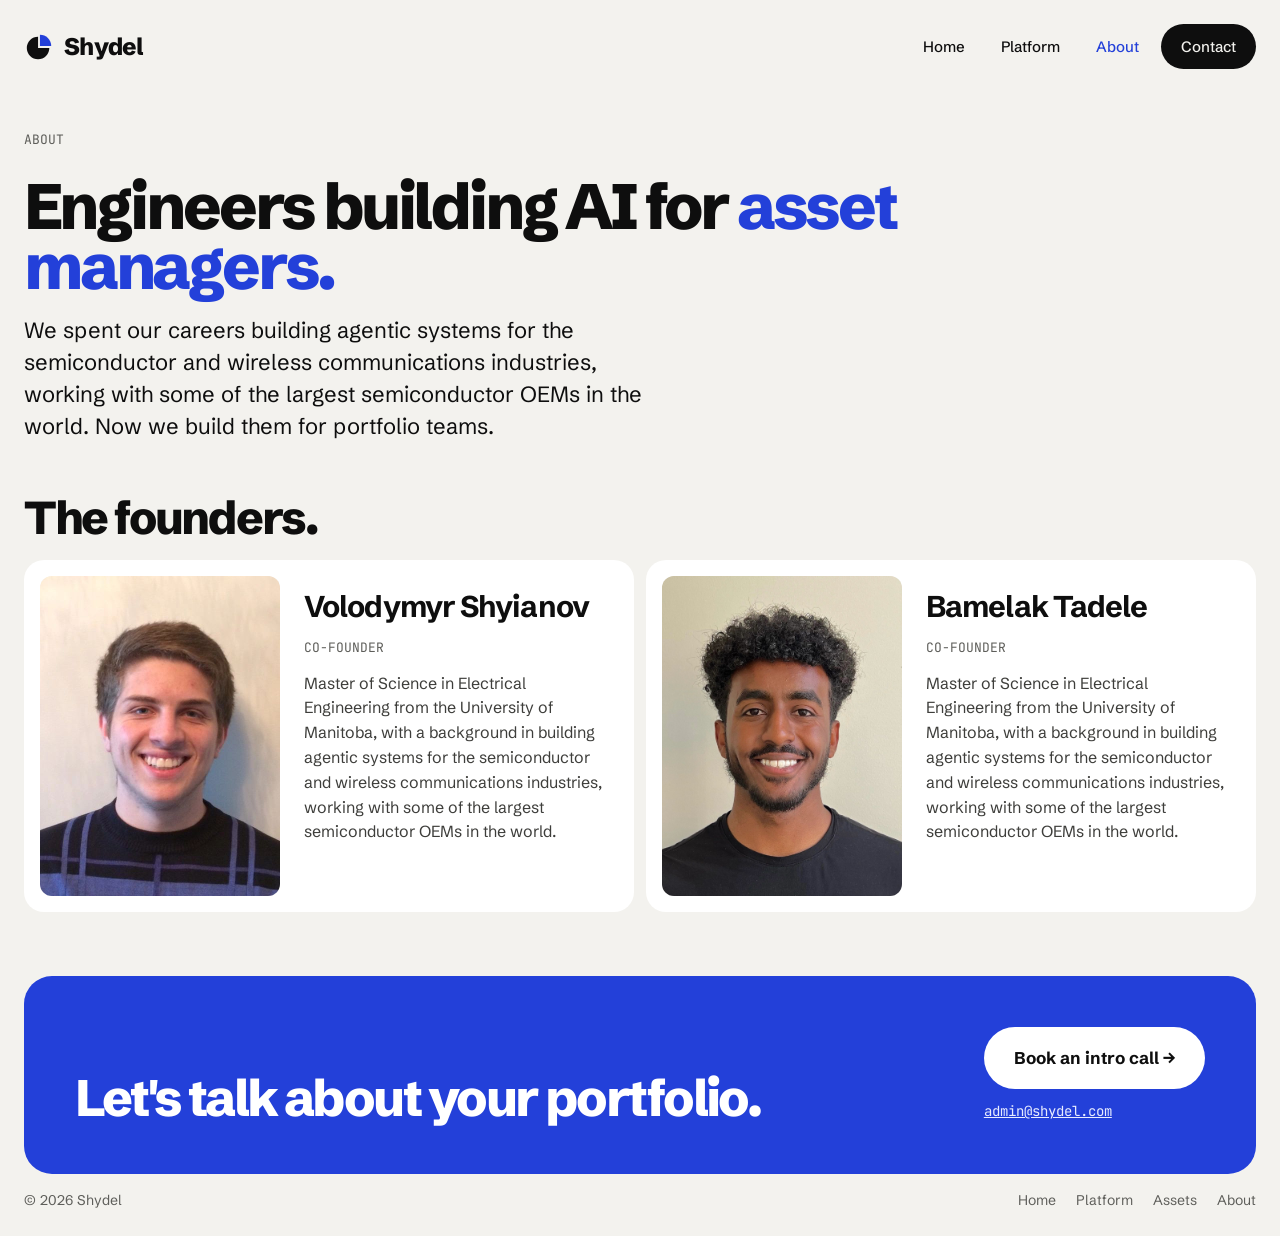
==== commit 67e1e700: "About: founder photos at natural 3:4 ratio beside the bio, stacked on phones The headshots were forc" ====
--- a/about.html
+++ b/about.html
@@ -43,7 +43,7 @@
         </div>
       </article>
       <article class="person">
-        <img src="assets/team/bamelak.jpg" alt="Bamelak Tadele" loading="lazy" class="pos-high">
+        <img src="assets/team/bamelak.jpg" alt="Bamelak Tadele" loading="lazy">
         <div class="person-body">
           <div class="person-name"><h3>Bamelak Tadele</h3><span class="tag">Co-founder</span></div>
           <p>Master of Science in Electrical Engineering from the University of Manitoba, with a background in building agentic systems for the semiconductor and wireless communications industries, working with some of the largest semiconductor OEMs in the world.</p>
--- a/styles.css
+++ b/styles.css
@@ -528,10 +528,10 @@
 /* Team */
 .team { padding-top: 24px; padding-bottom: 40px; }
 .team-grid { display: grid; grid-template-columns: repeat(auto-fit, minmax(300px, 1fr)); gap: 12px; }
-.person { background: var(--card); border-radius: 20px; padding: 16px; display: flex; flex-direction: column; gap: 20px; }
-.person img { width: 100%; height: 440px; object-fit: cover; object-position: center 30%; border-radius: 12px; }
-.person img.pos-high { object-position: center 25%; }
-.person-body { padding: 0 12px 16px; }
+.person { background: var(--card); border-radius: 20px; padding: 16px; display: grid; grid-template-columns: 240px 1fr; gap: 24px; align-items: start; }
+/* Headshots are 3:4 portraits; keep that ratio so nothing is cropped or stretched */
+.person img { width: 100%; height: auto; aspect-ratio: 3 / 4; object-fit: cover; object-position: center top; border-radius: 12px; background: #F3F2EE; }
+.person-body { padding: 8px 8px 8px 0; }
 .person-name { display: flex; flex-wrap: wrap; justify-content: space-between; gap: 8px; align-items: baseline; }
 .person h3 { font-size: 30px; font-weight: 700; letter-spacing: -0.03em; }
 .person p { margin-top: 12px; color: var(--text-2); font-size: 16px; }
@@ -762,7 +762,9 @@
   .lede { font-size: 19px; }
   .card { min-height: 280px; padding: 24px; }
   .card h3 { font-size: 28px; }
-  .person img { height: 360px; }
+  .person { grid-template-columns: 1fr; gap: 16px; }
+  .person img { max-width: 320px; }
+  .person-body { padding: 0 8px 8px; }
   .approach, .team { padding-top: 32px; padding-bottom: 28px; }
 }
 
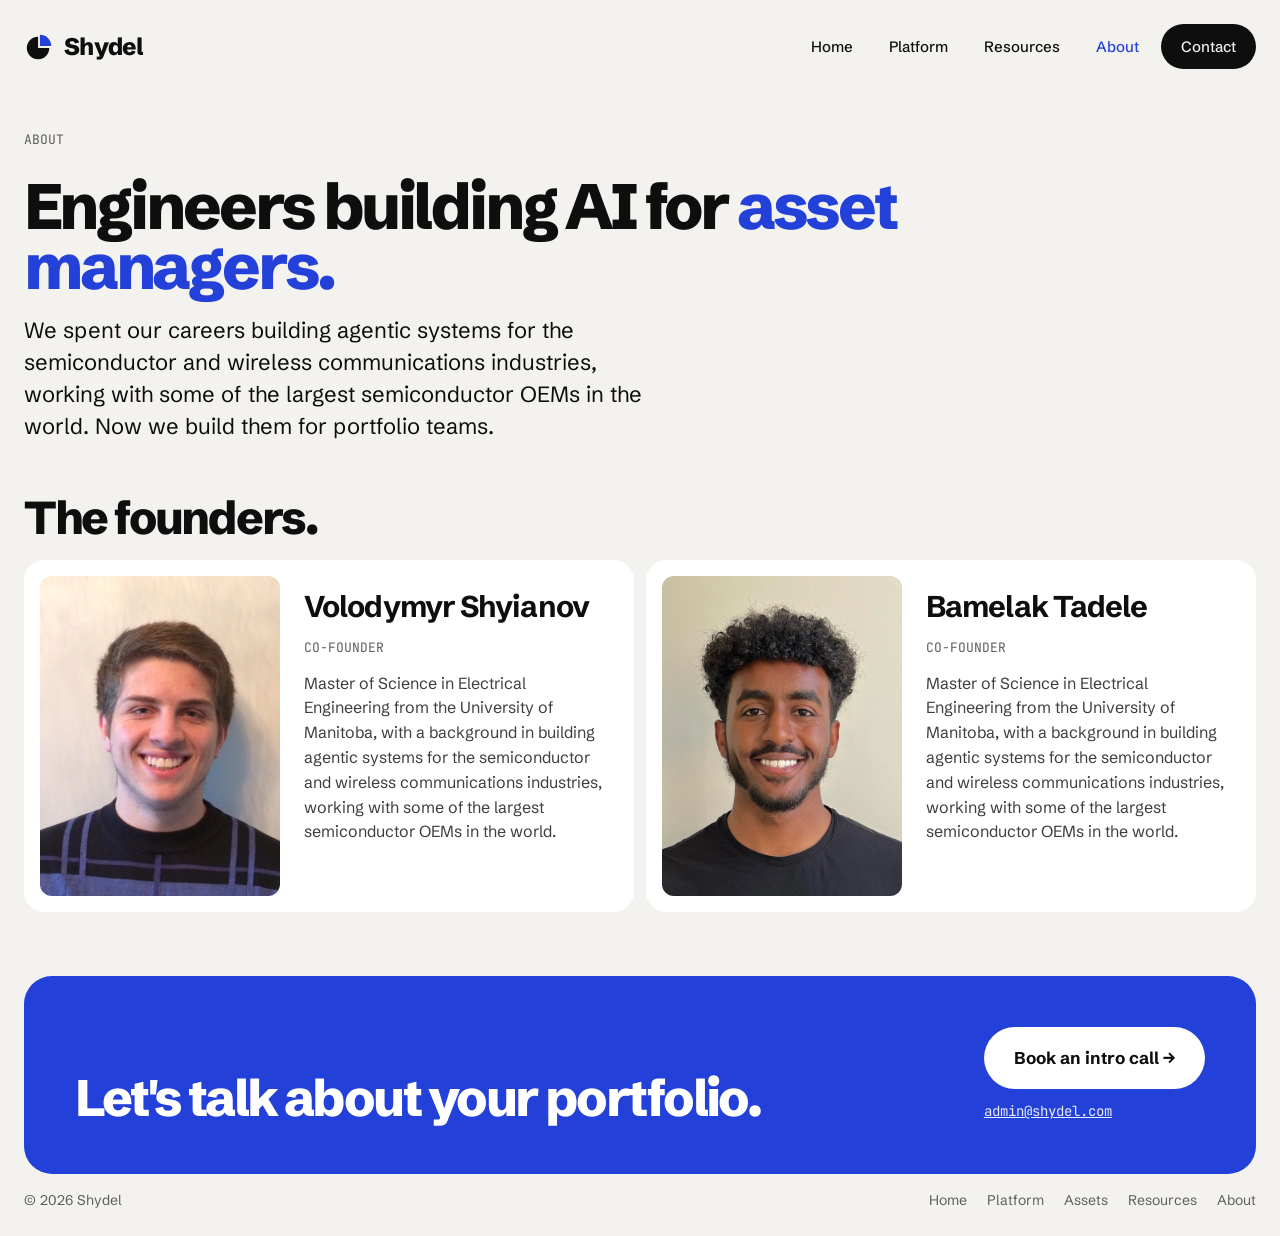
==== commit 5de8ac50: "resources tab with videos" ====
--- a/about.html
+++ b/about.html
@@ -18,6 +18,7 @@
   <nav class="nav">
     <a href="index.html" class="nav-link nav-keep">Home</a>
     <a href="platform.html" class="nav-link nav-keep">Platform</a>
+    <a href="resources.html" class="nav-link nav-keep">Resources</a>
     <a href="about.html" class="nav-link nav-keep" aria-current="page">About</a>
     <a href="#contact" class="pill pill-dark">Contact</a>
   </nav>
@@ -69,6 +70,7 @@
     <a href="index.html">Home</a>
     <a href="platform.html">Platform</a>
     <a href="assets.html">Assets</a>
+    <a href="resources.html">Resources</a>
     <a href="about.html">About</a>
   </nav>
 </footer>
--- a/styles.css
+++ b/styles.css
@@ -770,3 +770,55 @@
 
 /* compact layout: the contact banner follows a band */
 #contact { padding-top: 24px; }
+
+/* ---------- Resources page ---------- */
+.res-section { padding-top: 8px; padding-bottom: 48px; }
+.res-section .section-head p { max-width: 520px; }
+.video-grid { display: grid; grid-template-columns: repeat(auto-fill, minmax(360px, 1fr)); gap: 12px; }
+.video { background: var(--card); border-radius: 20px; overflow: hidden; display: flex; flex-direction: column; }
+.video-thumb { position: relative; display: block; aspect-ratio: 16 / 9; background: #1C1C1B; overflow: hidden; }
+.video-thumb img, .video-thumb iframe { position: absolute; inset: 0; width: 100%; height: 100%; border: 0; object-fit: cover; }
+.video-thumb img { transition: transform 400ms var(--ease-out); }
+.video-play {
+  position: absolute; left: 50%; top: 50%; width: 68px; height: 48px; margin: -24px 0 0 -34px;
+  background: var(--accent); border-radius: 14px; box-shadow: 0 8px 24px rgba(0, 0, 0, .35);
+  transition: background .15s, transform 160ms var(--ease-out);
+}
+.video-play::after {
+  content: ""; position: absolute; left: 27px; top: 14px;
+  border-left: 18px solid #FFFFFF; border-top: 10px solid transparent; border-bottom: 10px solid transparent;
+}
+@media (hover: hover) and (pointer: fine) {
+  .video-thumb:hover img { transform: scale(1.03); }
+  .video-thumb:hover .video-play { background: var(--accent-hover); transform: scale(1.06); }
+}
+.video-thumb:focus-visible { outline: 3px solid var(--accent); outline-offset: -3px; }
+.video-body { padding: 20px 24px 24px; display: flex; flex-direction: column; gap: 10px; flex: 1; }
+.video-meta { display: flex; flex-wrap: wrap; justify-content: space-between; align-items: center; gap: 8px; }
+.video h3 { font-size: 24px; font-weight: 700; letter-spacing: -0.03em; line-height: 1.1; }
+.video p { color: var(--text-2); font-size: 15.5px; }
+.video-links { margin-top: auto; padding-top: 10px; display: flex; flex-wrap: wrap; gap: 6px 20px; font-size: 15px; font-weight: 700; }
+.video-links a { text-decoration: none; }
+.video-links a:hover { text-decoration: underline; }
+.verdict { font-family: var(--mono); font-size: 12px; text-transform: uppercase; letter-spacing: .04em; border-radius: 999px; padding: 3px 10px; border: 1px solid transparent; }
+.verdict-hold { background: var(--fi-soft); color: #8A5E0F; border-color: #EBD9B0; }
+.verdict-trim { background: #FBE5E0; color: #B23C28; border-color: #F2C4BB; }
+.verdict-buy { background: var(--re-soft); color: #1F7A4D; border-color: #BFE3CD; }
+
+.deck-grid { display: grid; grid-template-columns: repeat(auto-fill, minmax(260px, 1fr)); gap: 12px; }
+.deck {
+  display: flex; flex-direction: column; background: var(--card); border-radius: 16px; overflow: hidden;
+  color: var(--ink); text-decoration: none; border: 1px solid rgba(0, 0, 0, .06);
+  transition: transform 160ms var(--ease-out), box-shadow 160ms var(--ease-out);
+}
+.deck img { width: 100%; height: auto; aspect-ratio: 16 / 9; object-fit: cover; border-bottom: 1px solid #ECEAE3; background: #FFFFFF; }
+.deck-body { padding: 16px 20px 20px; display: flex; flex-direction: column; gap: 6px; }
+.deck h3 { font-size: 22px; font-weight: 700; letter-spacing: -0.03em; line-height: 1.1; }
+.deck-more { margin-top: 8px; font-size: 14px; font-weight: 700; color: var(--accent); }
+@media (hover: hover) and (pointer: fine) { .deck:hover { transform: translateY(-3px); box-shadow: 0 18px 40px rgba(14, 14, 14, .10); } }
+.res-note { max-width: 720px; }
+@media (max-width: 640px) {
+  .video-grid { grid-template-columns: 1fr; }
+  .video-body { padding: 18px 20px 20px; }
+  .res-section { padding-bottom: 36px; }
+}
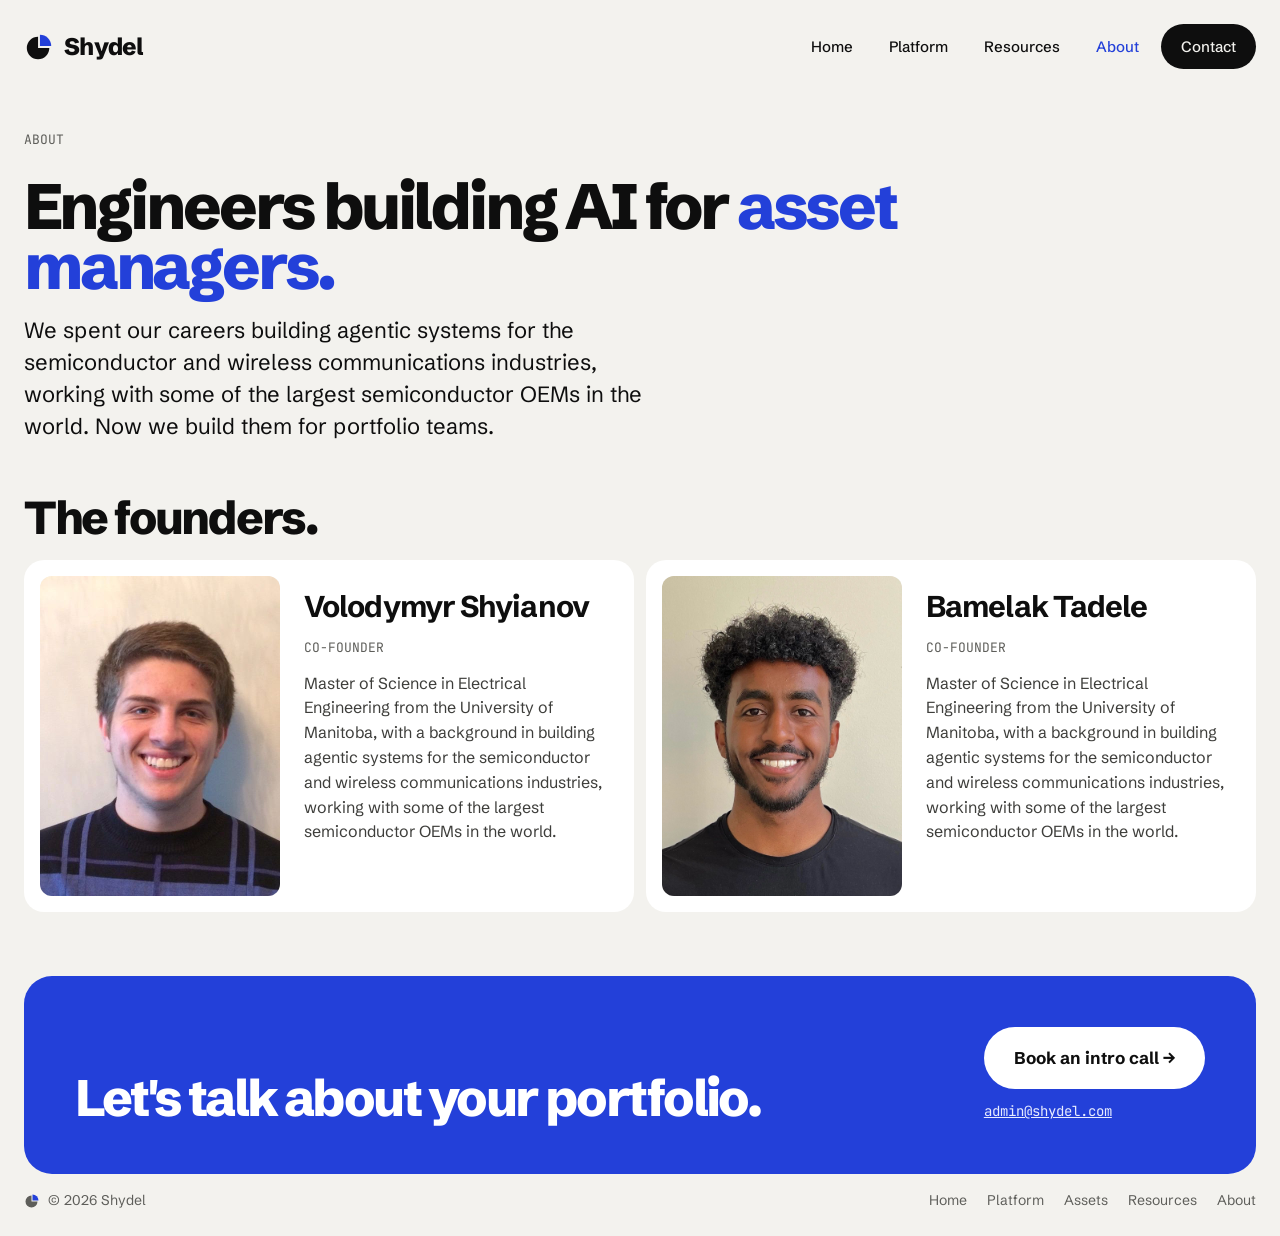
==== commit a456986a: "logo" ====
--- a/about.html
+++ b/about.html
@@ -6,6 +6,16 @@
   <title>About — Shydel</title>
   <meta name="description" content="The founders of Shydel: engineers building agentic AI systems for asset managers.">
   <link rel="icon" href="assets/favicon.svg" type="image/svg+xml">
+  <link rel="apple-touch-icon" href="assets/apple-touch-icon.png">
+  <meta property="og:type" content="website">
+  <meta property="og:site_name" content="Shydel">
+  <meta property="og:title" content="About — Shydel">
+  <meta property="og:description" content="The founders of Shydel: engineers building agentic AI systems for asset managers.">
+  <meta property="og:url" content="https://www.shydel.com/about.html">
+  <meta property="og:image" content="https://www.shydel.com/assets/og-image.png">
+  <meta property="og:image:width" content="1200">
+  <meta property="og:image:height" content="630">
+  <meta name="twitter:card" content="summary_large_image">
   <link rel="preconnect" href="https://fonts.googleapis.com">
   <link rel="preconnect" href="https://fonts.gstatic.com" crossorigin>
   <link href="https://fonts.googleapis.com/css2?family=Schibsted+Grotesk:wght@400;500;700;800&family=JetBrains+Mono:wght@400;500&display=swap" rel="stylesheet">
@@ -14,7 +24,7 @@
 <body>
 
 <header class="wrap header">
-  <a href="index.html" class="logo"><svg class="logo-mark" viewBox="0 0 32 32" aria-hidden="true"><g transform="translate(-1 1)"><path d="M16 16 L28 16 A12 12 0 0 1 16 28 Z M16 16 L16 28 A12 12 0 0 1 4 16 Z M16 16 L4 16 A12 12 0 0 1 16 4 Z" fill="currentColor"/><path d="M16 16 L16 4 A12 12 0 0 1 28 16 Z" fill="#2340D9" transform="translate(2 -2)"/></g></svg>Shydel</a>
+  <a href="index.html" class="logo"><svg class="logo-mark" viewBox="0 0 64 64" aria-hidden="true"><path d="M30.0 34.0 L54.0 34.0 A24.0 24.0 0 1 1 30.0 10.0 Z" fill="currentColor"/><path d="M34.0 30.0 L34.0 6.0 A24.0 24.0 0 0 1 58.0 30.0 Z" fill="#2340D9"/></svg>Shydel</a>
   <nav class="nav">
     <a href="index.html" class="nav-link nav-keep">Home</a>
     <a href="platform.html" class="nav-link nav-keep">Platform</a>
@@ -65,7 +75,7 @@
 </main>
 
 <footer class="wrap footer">
-  <span>© 2026 Shydel</span>
+  <span class="footer-brand"><svg class="footer-mark" viewBox="0 0 64 64" aria-hidden="true"><path d="M30.0 34.0 L54.0 34.0 A24.0 24.0 0 1 1 30.0 10.0 Z" fill="currentColor"/><path d="M34.0 30.0 L34.0 6.0 A24.0 24.0 0 0 1 58.0 30.0 Z" fill="#2340D9"/></svg>© 2026 Shydel</span>
   <nav class="footer-nav">
     <a href="index.html">Home</a>
     <a href="platform.html">Platform</a>
--- a/styles.css
+++ b/styles.css
@@ -553,6 +553,8 @@
   display: flex; flex-wrap: wrap; gap: 12px; justify-content: space-between;
   font-size: 14px; color: var(--text-3);
 }
+.footer-brand { display: inline-flex; align-items: center; gap: 8px; }
+.footer-mark { width: 16px; height: 16px; }
 .footer-nav { display: flex; flex-wrap: wrap; gap: 8px 20px; }
 .footer-nav a { color: var(--text-3); text-decoration: none; }
 .footer-nav a:hover { color: var(--accent); }
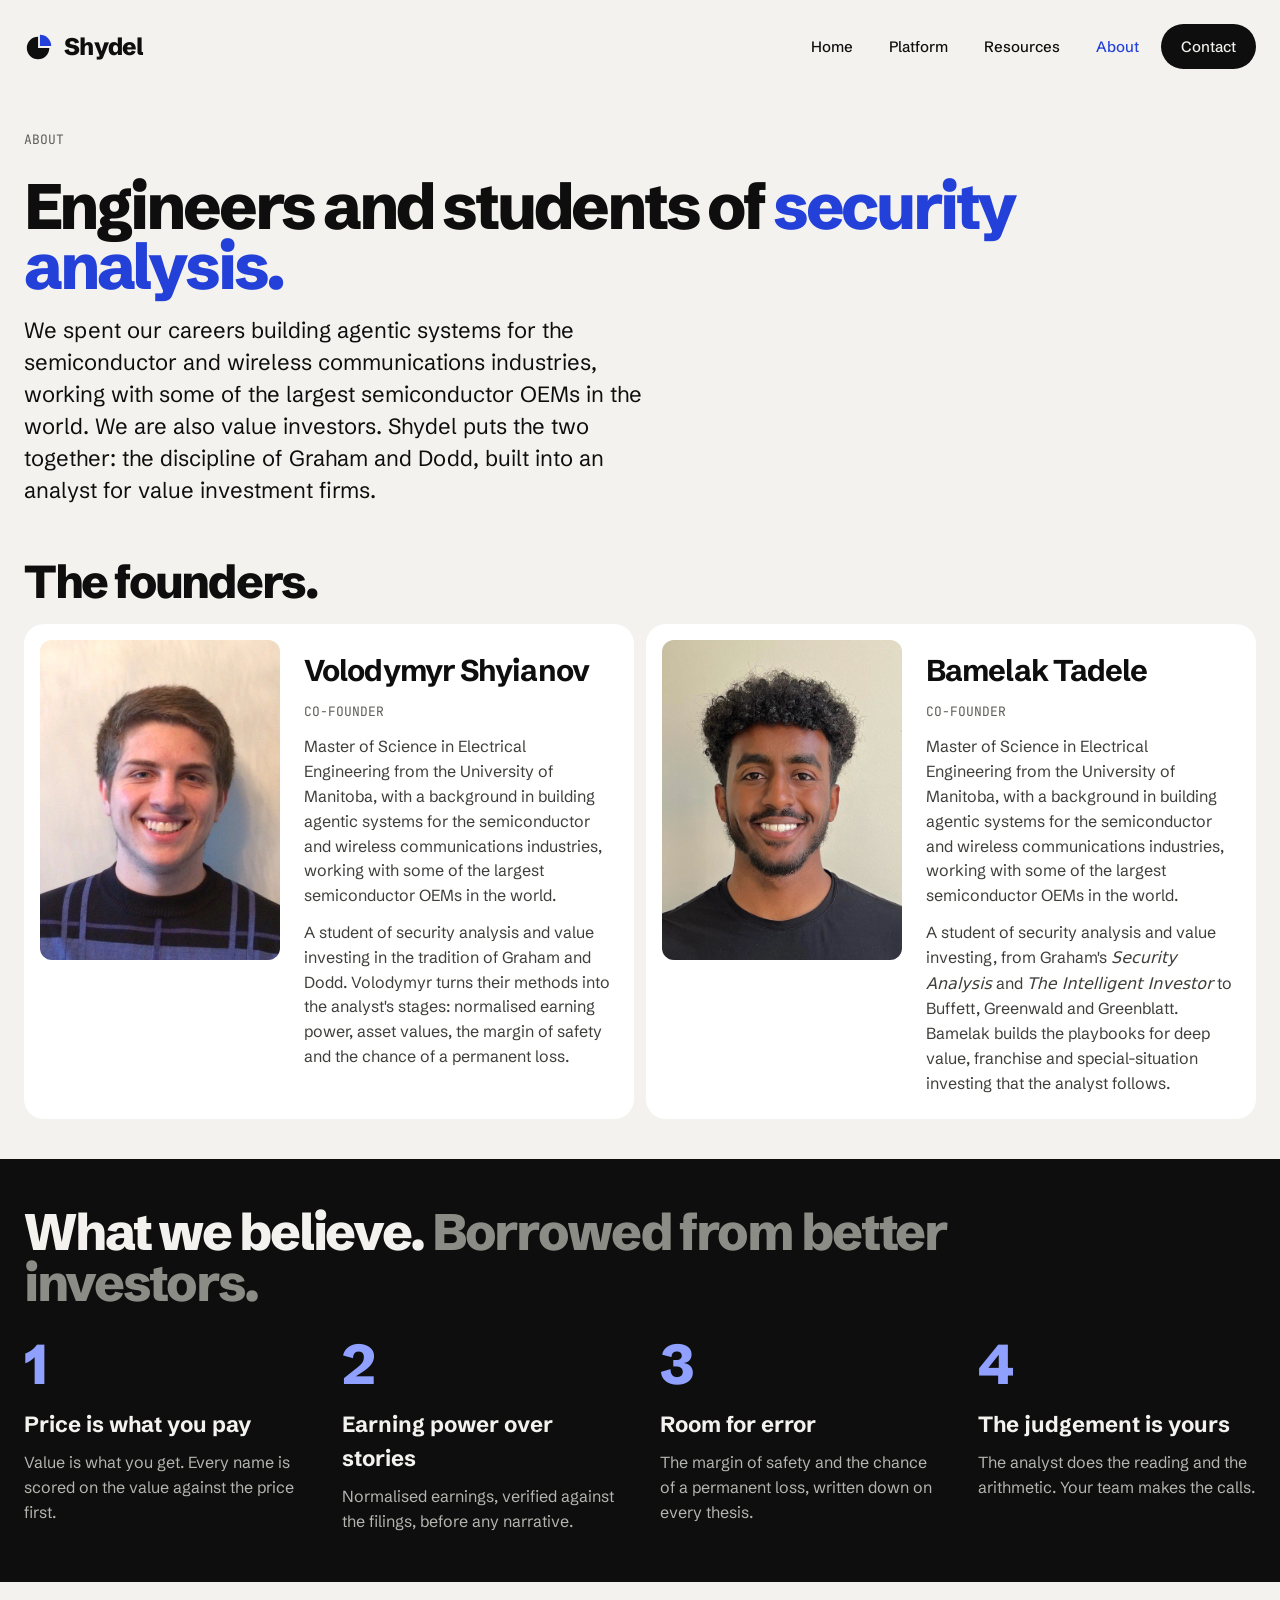
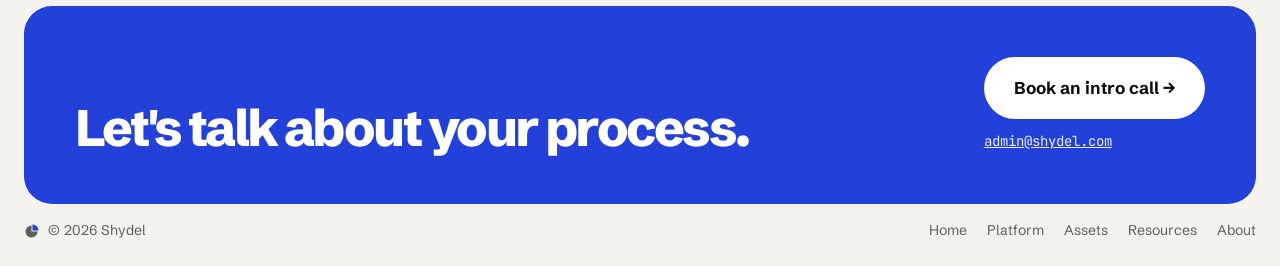
==== commit c7b1fa98: "Retarget the site at value investment firms Home opens with the epigraph of The Intelligent Investor" ====
--- a/about.html
+++ b/about.html
@@ -4,13 +4,13 @@
   <meta charset="utf-8">
   <meta name="viewport" content="width=device-width, initial-scale=1">
   <title>About — Shydel</title>
-  <meta name="description" content="The founders of Shydel: engineers building agentic AI systems for asset managers.">
+  <meta name="description" content="The founders of Shydel: engineers and students of security analysis and value investing, building AI analysts for value investment firms.">
   <link rel="icon" href="assets/favicon.svg" type="image/svg+xml">
   <link rel="apple-touch-icon" href="assets/apple-touch-icon.png">
   <meta property="og:type" content="website">
   <meta property="og:site_name" content="Shydel">
   <meta property="og:title" content="About — Shydel">
-  <meta property="og:description" content="The founders of Shydel: engineers building agentic AI systems for asset managers.">
+  <meta property="og:description" content="The founders of Shydel: engineers and students of security analysis and value investing, building AI analysts for value investment firms.">
   <meta property="og:url" content="https://www.shydel.com/about.html">
   <meta property="og:image" content="https://www.shydel.com/assets/og-image.png">
   <meta property="og:image:width" content="1200">
@@ -37,8 +37,8 @@
 <main>
   <section class="wrap page-hero">
     <span class="tag">About</span>
-    <h1>Engineers building AI for <span class="accent">asset managers.</span></h1>
-    <p class="lede">We spent our careers building agentic systems for the semiconductor and wireless communications industries, working with some of the largest semiconductor OEMs in the world. Now we build them for portfolio teams.</p>
+    <h1>Engineers and students of <span class="accent">security analysis.</span></h1>
+    <p class="lede">We spent our careers building agentic systems for the semiconductor and wireless communications industries, working with some of the largest semiconductor OEMs in the world. We are also value investors. Shydel puts the two together: the discipline of Graham and Dodd, built into an analyst for value investment firms.</p>
   </section>
 
   <section class="wrap team">
@@ -51,6 +51,7 @@
         <div class="person-body">
           <div class="person-name"><h3>Volodymyr Shyianov</h3><span class="tag">Co-founder</span></div>
           <p>Master of Science in Electrical Engineering from the University of Manitoba, with a background in building agentic systems for the semiconductor and wireless communications industries, working with some of the largest semiconductor OEMs in the world.</p>
+          <p>A student of security analysis and value investing in the tradition of Graham and Dodd. Volodymyr turns their methods into the analyst's stages: normalised earning power, asset values, the margin of safety and the chance of a permanent loss.</p>
         </div>
       </article>
       <article class="person">
@@ -58,14 +59,27 @@
         <div class="person-body">
           <div class="person-name"><h3>Bamelak Tadele</h3><span class="tag">Co-founder</span></div>
           <p>Master of Science in Electrical Engineering from the University of Manitoba, with a background in building agentic systems for the semiconductor and wireless communications industries, working with some of the largest semiconductor OEMs in the world.</p>
+          <p>A student of security analysis and value investing, from Graham's <i>Security Analysis</i> and <i>The Intelligent Investor</i> to Buffett, Greenwald and Greenblatt. Bamelak builds the playbooks for deep value, franchise and special-situation investing that the analyst follows.</p>
         </div>
       </article>
     </div>
   </section>
 
-  <section id="contact" class="wrap">
+  <section class="approach">
+    <div class="wrap">
+      <h2>What we believe. <span class="muted">Borrowed from better investors.</span></h2>
+      <ol class="steps">
+        <li><span class="step-num">1</span><h3>Price is what you pay</h3><p>Value is what you get. Every name is scored on the value against the price first.</p></li>
+        <li><span class="step-num">2</span><h3>Earning power over stories</h3><p>Normalised earnings, verified against the filings, before any narrative.</p></li>
+        <li><span class="step-num">3</span><h3>Room for error</h3><p>The margin of safety and the chance of a permanent loss, written down on every thesis.</p></li>
+        <li><span class="step-num">4</span><h3>The judgement is yours</h3><p>The analyst does the reading and the arithmetic. Your team makes the calls.</p></li>
+      </ol>
+    </div>
+  </section>
+
+  <section id="contact" class="wrap cta-gap">
     <div class="cta">
-      <h2>Let's talk about your portfolio.</h2>
+      <h2>Let's talk about your process.</h2>
       <div class="cta-side">
         <a href="https://bookings.cloud.microsoft/book/Shydel1@shydel.com/" target="_blank" rel="noopener" class="pill pill-light pill-lg">Book an intro call →</a>
         <a href="mailto:admin@shydel.com" class="cta-email">admin@shydel.com</a>
--- a/styles.css
+++ b/styles.css
@@ -678,7 +678,7 @@
 .weights th { text-align: left; font-weight: 500; font-size: 15px; padding: 9px 0; width: 46%; }
 .weights th small { display: block; font-size: 12px; color: var(--text-3); }
 .weights td { padding: 9px 0; font-family: var(--mono); font-size: 13px; display: flex; align-items: center; gap: 12px; }
-.weights td i { display: block; height: 10px; width: calc(var(--w) * 3%); background: var(--c, var(--accent)); border-radius: 999px; }
+.weights td i { display: block; height: 10px; width: calc(var(--w) * 2.2%); background: var(--c, var(--accent)); border-radius: 999px; }
 .weights tr { border-bottom: 1px solid #D4D0C4; }
 .band-sand .small { margin-top: 20px; font-size: 14px; color: var(--text-3); }
 
@@ -824,3 +824,23 @@
   .video-body { padding: 18px 20px 20px; }
   .res-section { padding-bottom: 36px; }
 }
+
+/* Epigraph: the line from The Intelligent Investor that opens the home page */
+.epigraph { margin: 0 auto; padding-top: 16px; padding-bottom: 8px; }
+.epigraph blockquote {
+  margin: 0; max-width: 980px; padding-left: 24px; border-left: 4px solid var(--accent);
+  font-family: Georgia, 'Times New Roman', serif; font-style: italic;
+  font-size: clamp(24px, 3vw, 40px); line-height: 1.25; letter-spacing: -0.01em;
+}
+.epigraph figcaption { margin-top: 14px; padding-left: 28px; font-family: var(--mono); font-size: 13px; color: var(--text-3); text-transform: uppercase; }
+.epigraph figcaption cite { font-style: normal; color: var(--ink); }
+
+/* The research levels: five steps on the dark band */
+.steps-5 { grid-template-columns: repeat(5, minmax(0, 1fr)); gap: 32px; }
+.steps-5 .step-tag { display: block; margin-top: 10px; font-family: var(--mono); font-size: 12px; text-transform: uppercase; color: #8C8C87; }
+@media (max-width: 1100px) { .steps-5 { grid-template-columns: repeat(auto-fit, minmax(220px, 1fr)); } }
+
+/* Principles: four plain cards on the home page */
+.principles { padding-top: 24px; padding-bottom: 40px; }
+.principles .use { border-top: 5px solid var(--c, var(--accent)); }
+.principles .use .tag { color: var(--c, var(--accent)); }
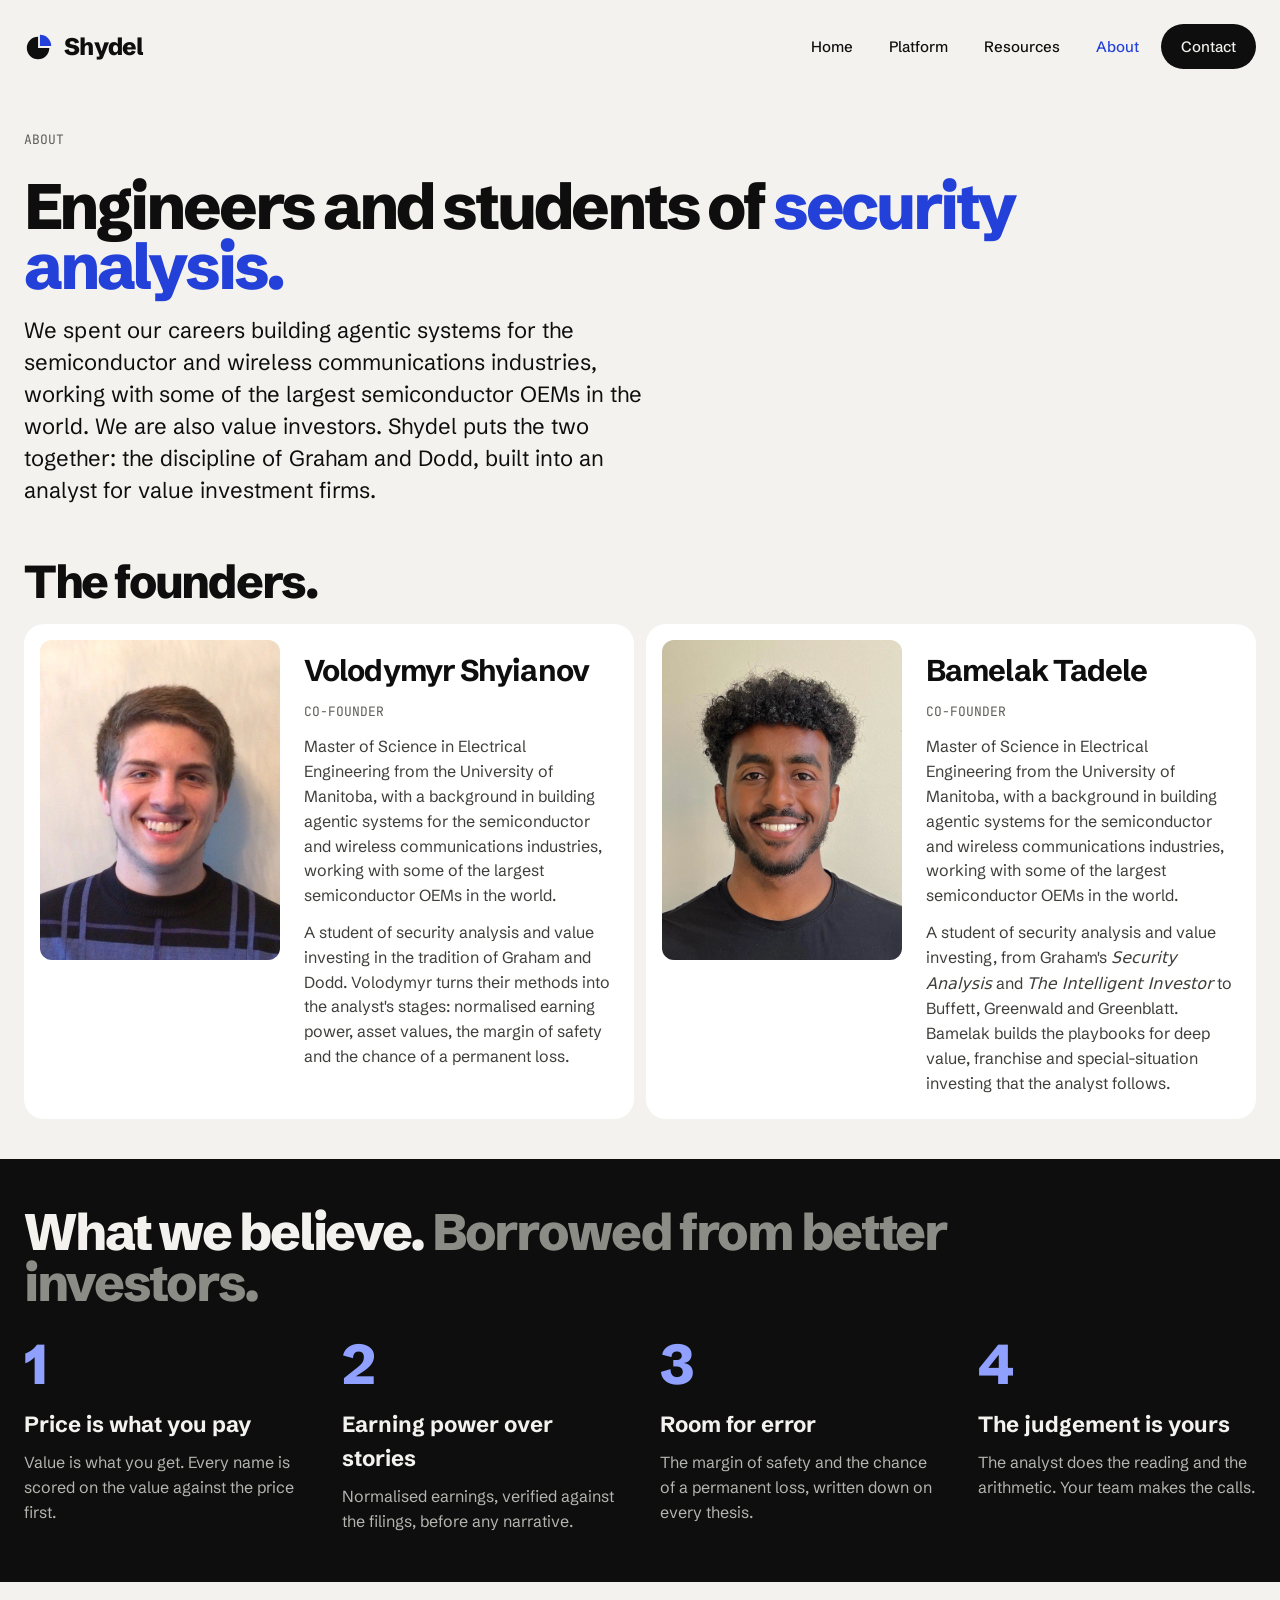
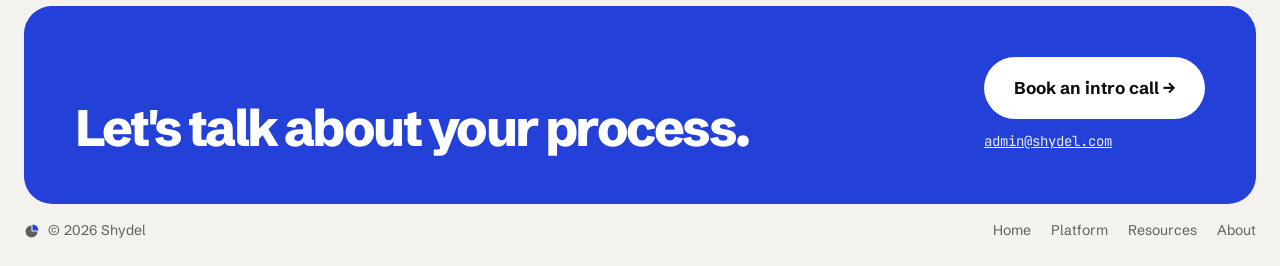
==== commit 5ee4a625: "Replace the asset-class page with the value framework The Analysis tab on Platform now explains the " ====
--- a/about.html
+++ b/about.html
@@ -93,7 +93,6 @@
   <nav class="footer-nav">
     <a href="index.html">Home</a>
     <a href="platform.html">Platform</a>
-    <a href="assets.html">Assets</a>
     <a href="resources.html">Resources</a>
     <a href="about.html">About</a>
   </nav>
--- a/styles.css
+++ b/styles.css
@@ -844,3 +844,24 @@
 .principles { padding-top: 24px; padding-bottom: 40px; }
 .principles .use { border-top: 5px solid var(--c, var(--accent)); }
 .principles .use .tag { color: var(--c, var(--accent)); }
+
+/* The value framework: six principles, the playbooks, the stages in four columns */
+.framework { grid-template-columns: repeat(3, minmax(0, 1fr)); }
+.framework .use { border-top: 5px solid var(--c, var(--accent)); display: flex; flex-direction: column; }
+.framework .use .tag { color: var(--c, var(--accent)); }
+.framework .use p { flex: 1; }
+.fw-src { display: block; margin-top: 16px; padding-top: 12px; border-top: 1px solid #ECEAE3; font-family: var(--mono); font-size: 12px; color: var(--text-3); text-transform: uppercase; }
+.playbooks .src { background: #1C1C1B; color: var(--bg); }
+.playbooks .src p { color: #B5B5B0; }
+.stage-cols { display: grid; grid-template-columns: repeat(4, minmax(0, 1fr)); gap: 20px; align-items: start; }
+.stage-cols h3 { font-size: 18px; letter-spacing: -0.02em; margin-bottom: 12px; display: flex; justify-content: space-between; gap: 8px; align-items: baseline; }
+.stage-cols h3 span { font-family: var(--mono); font-size: 12px; font-weight: 400; color: var(--text-3); }
+.band-dark .fact { color: var(--ink); }
+.mem-facts { grid-template-columns: repeat(4, minmax(0, 1fr)); margin-bottom: 32px; }
+@media (max-width: 1100px) {
+  .framework { grid-template-columns: repeat(2, minmax(0, 1fr)); }
+  .stage-cols, .mem-facts { grid-template-columns: repeat(2, minmax(0, 1fr)); }
+}
+@media (max-width: 700px) {
+  .framework, .stage-cols, .mem-facts { grid-template-columns: 1fr; }
+}
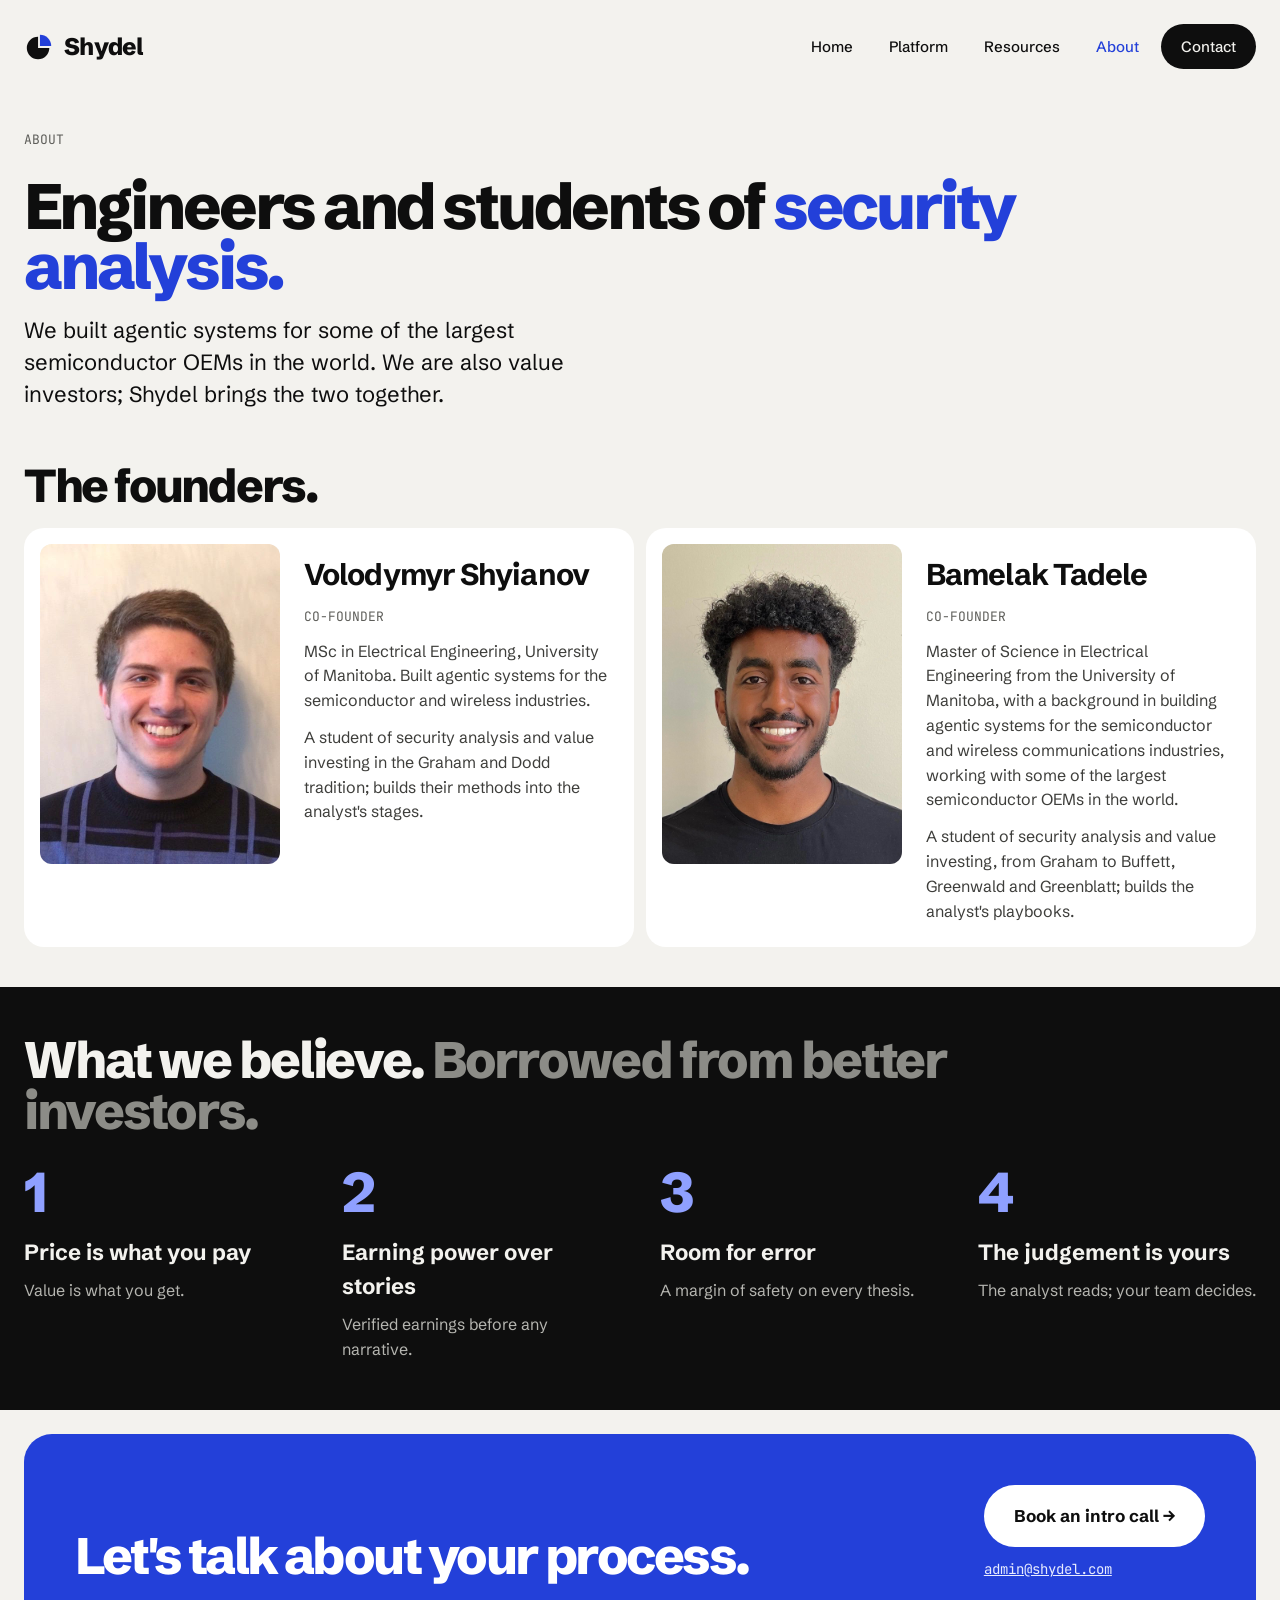
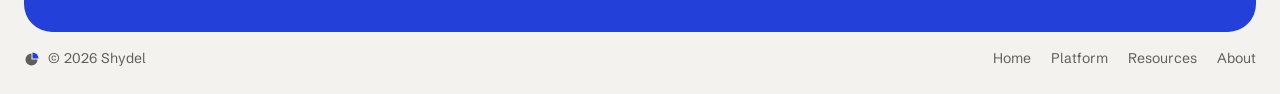
==== commit 2efa6d09: "Shorten copy across Home, Platform and About; fit every screenshot on one screen" ====
--- a/about.html
+++ b/about.html
@@ -38,7 +38,7 @@
   <section class="wrap page-hero">
     <span class="tag">About</span>
     <h1>Engineers and students of <span class="accent">security analysis.</span></h1>
-    <p class="lede">We spent our careers building agentic systems for the semiconductor and wireless communications industries, working with some of the largest semiconductor OEMs in the world. We are also value investors. Shydel puts the two together: the discipline of Graham and Dodd, built into an analyst for value investment firms.</p>
+    <p class="lede">We built agentic systems for some of the largest semiconductor OEMs in the world. We are also value investors; Shydel brings the two together.</p>
   </section>
 
   <section class="wrap team">
@@ -50,8 +50,8 @@
         <img src="assets/team/volodymyr.jpg" alt="Volodymyr Shyianov" loading="lazy">
         <div class="person-body">
           <div class="person-name"><h3>Volodymyr Shyianov</h3><span class="tag">Co-founder</span></div>
-          <p>Master of Science in Electrical Engineering from the University of Manitoba, with a background in building agentic systems for the semiconductor and wireless communications industries, working with some of the largest semiconductor OEMs in the world.</p>
-          <p>A student of security analysis and value investing in the tradition of Graham and Dodd. Volodymyr turns their methods into the analyst's stages: normalised earning power, asset values, the margin of safety and the chance of a permanent loss.</p>
+          <p>MSc in Electrical Engineering, University of Manitoba. Built agentic systems for the semiconductor and wireless industries.</p>
+          <p>A student of security analysis and value investing in the Graham and Dodd tradition; builds their methods into the analyst's stages.</p>
         </div>
       </article>
       <article class="person">
@@ -59,7 +59,7 @@
         <div class="person-body">
           <div class="person-name"><h3>Bamelak Tadele</h3><span class="tag">Co-founder</span></div>
           <p>Master of Science in Electrical Engineering from the University of Manitoba, with a background in building agentic systems for the semiconductor and wireless communications industries, working with some of the largest semiconductor OEMs in the world.</p>
-          <p>A student of security analysis and value investing, from Graham's <i>Security Analysis</i> and <i>The Intelligent Investor</i> to Buffett, Greenwald and Greenblatt. Bamelak builds the playbooks for deep value, franchise and special-situation investing that the analyst follows.</p>
+          <p>A student of security analysis and value investing, from Graham to Buffett, Greenwald and Greenblatt; builds the analyst's playbooks.</p>
         </div>
       </article>
     </div>
@@ -69,10 +69,10 @@
     <div class="wrap">
       <h2>What we believe. <span class="muted">Borrowed from better investors.</span></h2>
       <ol class="steps">
-        <li><span class="step-num">1</span><h3>Price is what you pay</h3><p>Value is what you get. Every name is scored on the value against the price first.</p></li>
-        <li><span class="step-num">2</span><h3>Earning power over stories</h3><p>Normalised earnings, verified against the filings, before any narrative.</p></li>
-        <li><span class="step-num">3</span><h3>Room for error</h3><p>The margin of safety and the chance of a permanent loss, written down on every thesis.</p></li>
-        <li><span class="step-num">4</span><h3>The judgement is yours</h3><p>The analyst does the reading and the arithmetic. Your team makes the calls.</p></li>
+        <li><span class="step-num">1</span><h3>Price is what you pay</h3><p>Value is what you get.</p></li>
+        <li><span class="step-num">2</span><h3>Earning power over stories</h3><p>Verified earnings before any narrative.</p></li>
+        <li><span class="step-num">3</span><h3>Room for error</h3><p>A margin of safety on every thesis.</p></li>
+        <li><span class="step-num">4</span><h3>The judgement is yours</h3><p>The analyst reads; your team decides.</p></li>
       </ol>
     </div>
   </section>
--- a/styles.css
+++ b/styles.css
@@ -853,15 +853,30 @@
 .fw-src { display: block; margin-top: 16px; padding-top: 12px; border-top: 1px solid #ECEAE3; font-family: var(--mono); font-size: 12px; color: var(--text-3); text-transform: uppercase; }
 .playbooks .src { background: #1C1C1B; color: var(--bg); }
 .playbooks .src p { color: #B5B5B0; }
-.stage-cols { display: grid; grid-template-columns: repeat(4, minmax(0, 1fr)); gap: 20px; align-items: start; }
-.stage-cols h3 { font-size: 18px; letter-spacing: -0.02em; margin-bottom: 12px; display: flex; justify-content: space-between; gap: 8px; align-items: baseline; }
-.stage-cols h3 span { font-family: var(--mono); font-size: 12px; font-weight: 400; color: var(--text-3); }
+.stage-grid { display: grid; grid-template-columns: minmax(0, 1fr) minmax(0, 2fr) minmax(0, 1fr) minmax(0, 1fr); gap: 16px; align-items: stretch; }
+.stage-grid > div { background: #FFFFFF; border-radius: 16px; padding: 18px 18px 8px; }
+.sg-list { list-style: none; margin: 0; padding: 0; }
+.sg-list.two { display: grid; grid-template-columns: repeat(2, minmax(0, 1fr)); column-gap: 20px; }
+.sg-list li { display: grid; grid-template-columns: 26px 1fr; gap: 10px; align-items: start; padding: 9px 0; border-top: 1px solid #ECEAE3; }
+.sg-list i { width: 24px; height: 24px; border-radius: 50%; border: 1.5px solid var(--g); color: var(--g); font-style: normal; font-family: var(--mono); font-size: 11px; display: grid; place-items: center; }
+.sg-list b { display: block; font-size: 14.5px; line-height: 1.25; }
+.sg-list span { display: block; font-size: 13px; line-height: 1.35; color: var(--text-3); margin-top: 2px; }
+.stage-grid h3 { font-size: 18px; letter-spacing: -0.02em; margin-bottom: 12px; display: flex; justify-content: space-between; gap: 8px; align-items: baseline; }
+.stage-grid h3 span { font-family: var(--mono); font-size: 12px; font-weight: 400; color: var(--text-3); }
 .band-dark .fact { color: var(--ink); }
 .mem-facts { grid-template-columns: repeat(4, minmax(0, 1fr)); margin-bottom: 32px; }
 @media (max-width: 1100px) {
   .framework { grid-template-columns: repeat(2, minmax(0, 1fr)); }
-  .stage-cols, .mem-facts { grid-template-columns: repeat(2, minmax(0, 1fr)); }
+  .stage-grid, .mem-facts { grid-template-columns: repeat(2, minmax(0, 1fr)); }
+  .sg-wide { grid-column: span 2; }
 }
 @media (max-width: 700px) {
-  .framework, .stage-cols, .mem-facts { grid-template-columns: 1fr; }
-}
+  .framework, .stage-grid, .mem-facts, .sg-list.two { grid-template-columns: 1fr; }
+  .sg-wide { grid-column: auto; }
+}
+
+/* Every screenshot fits on one screen: the frame shrinks to the image, the image to the viewport height */
+.frame { width: fit-content; max-width: 100%; margin-inline: auto; }
+.frame img { width: auto; max-width: 100%; height: auto; max-height: min(72vh, 780px); }
+.frame-bar { min-width: 0; }
+.frame-url { overflow: hidden; text-overflow: ellipsis; white-space: nowrap; }
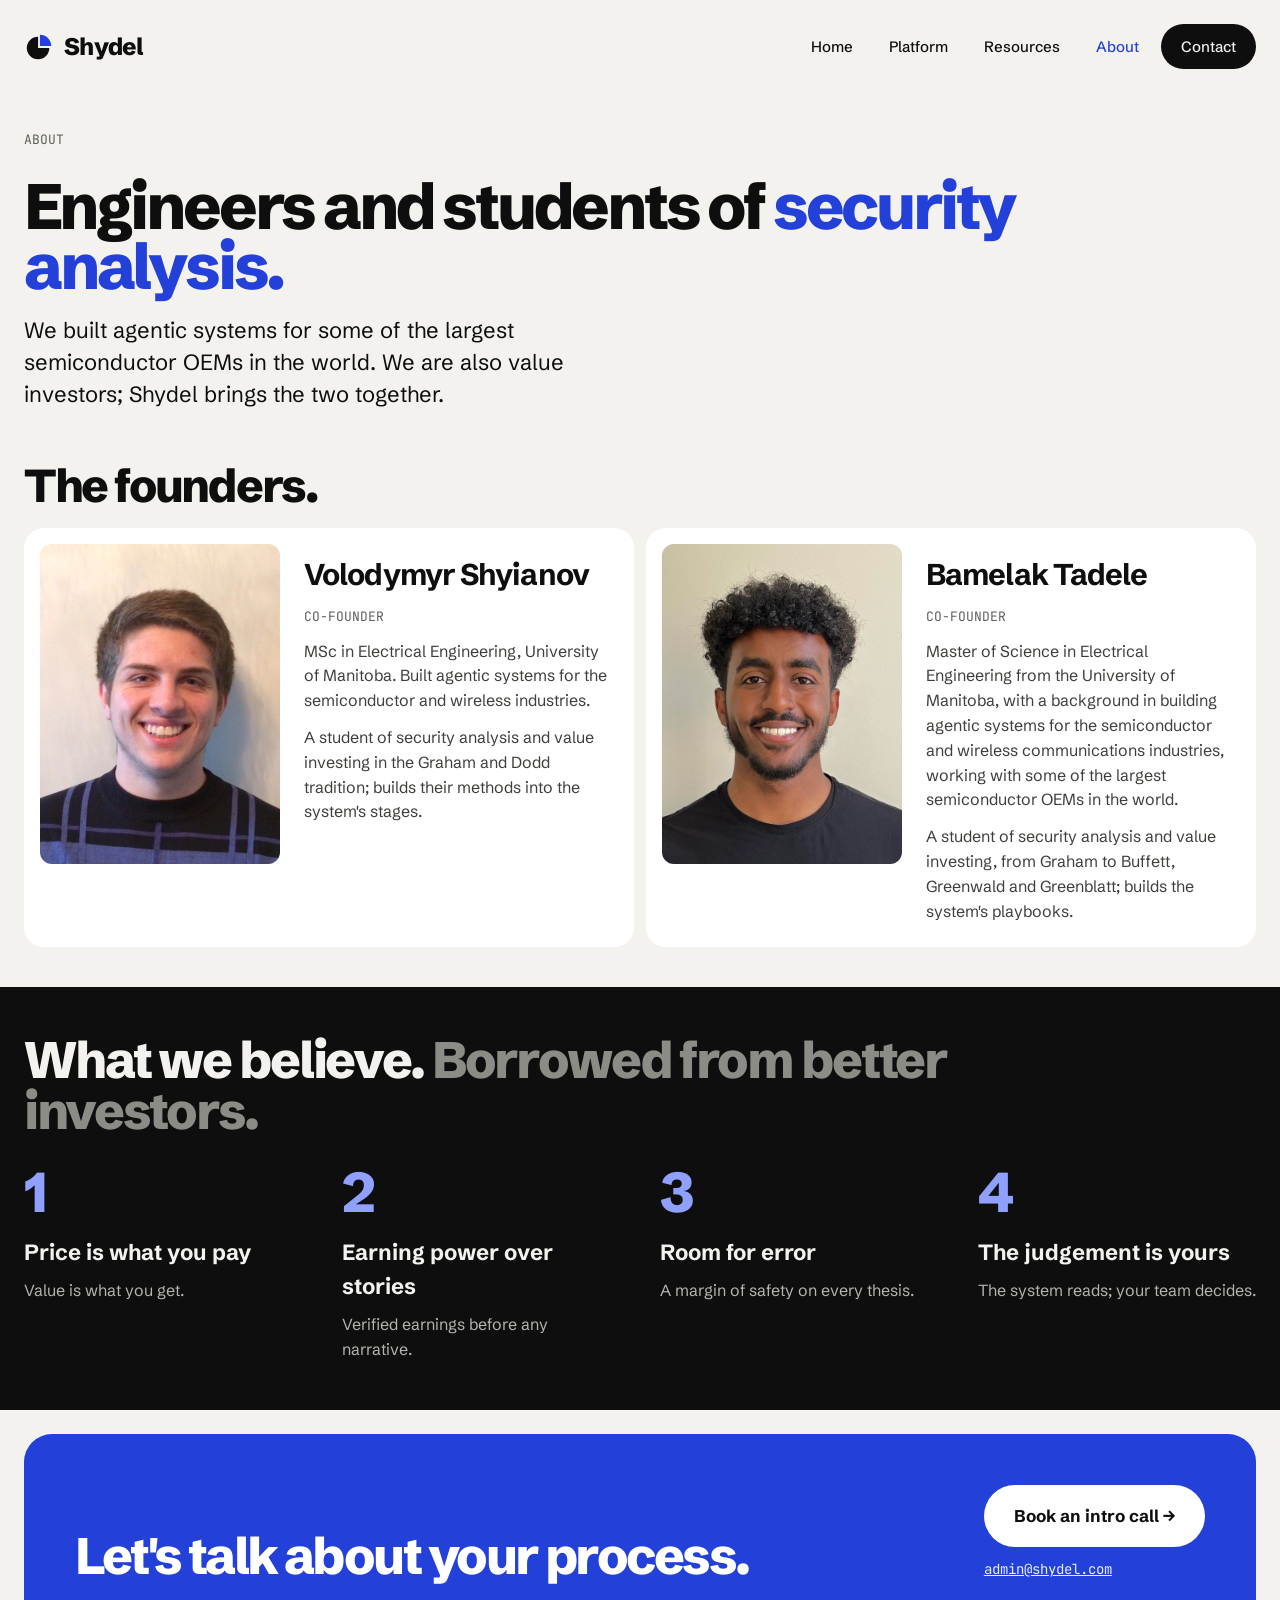
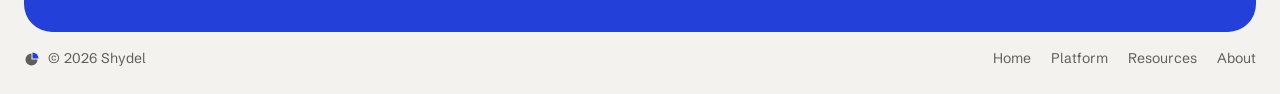
==== commit 5f305382: "Site: Shydel is a services firm that builds each value firm its own AI research system Home lede and" ====
--- a/about.html
+++ b/about.html
@@ -4,13 +4,13 @@
   <meta charset="utf-8">
   <meta name="viewport" content="width=device-width, initial-scale=1">
   <title>About — Shydel</title>
-  <meta name="description" content="The founders of Shydel: engineers and students of security analysis and value investing, building AI analysts for value investment firms.">
+  <meta name="description" content="The founders of Shydel: engineers and students of security analysis and value investing, running a services firm that builds value investment firms their own AI research systems.">
   <link rel="icon" href="assets/favicon.svg" type="image/svg+xml">
   <link rel="apple-touch-icon" href="assets/apple-touch-icon.png">
   <meta property="og:type" content="website">
   <meta property="og:site_name" content="Shydel">
   <meta property="og:title" content="About — Shydel">
-  <meta property="og:description" content="The founders of Shydel: engineers and students of security analysis and value investing, building AI analysts for value investment firms.">
+  <meta property="og:description" content="The founders of Shydel: engineers and students of security analysis and value investing, running a services firm that builds value investment firms their own AI research systems.">
   <meta property="og:url" content="https://www.shydel.com/about.html">
   <meta property="og:image" content="https://www.shydel.com/assets/og-image.png">
   <meta property="og:image:width" content="1200">
@@ -51,7 +51,7 @@
         <div class="person-body">
           <div class="person-name"><h3>Volodymyr Shyianov</h3><span class="tag">Co-founder</span></div>
           <p>MSc in Electrical Engineering, University of Manitoba. Built agentic systems for the semiconductor and wireless industries.</p>
-          <p>A student of security analysis and value investing in the Graham and Dodd tradition; builds their methods into the analyst's stages.</p>
+          <p>A student of security analysis and value investing in the Graham and Dodd tradition; builds their methods into the system's stages.</p>
         </div>
       </article>
       <article class="person">
@@ -59,7 +59,7 @@
         <div class="person-body">
           <div class="person-name"><h3>Bamelak Tadele</h3><span class="tag">Co-founder</span></div>
           <p>Master of Science in Electrical Engineering from the University of Manitoba, with a background in building agentic systems for the semiconductor and wireless communications industries, working with some of the largest semiconductor OEMs in the world.</p>
-          <p>A student of security analysis and value investing, from Graham to Buffett, Greenwald and Greenblatt; builds the analyst's playbooks.</p>
+          <p>A student of security analysis and value investing, from Graham to Buffett, Greenwald and Greenblatt; builds the system's playbooks.</p>
         </div>
       </article>
     </div>
@@ -72,7 +72,7 @@
         <li><span class="step-num">1</span><h3>Price is what you pay</h3><p>Value is what you get.</p></li>
         <li><span class="step-num">2</span><h3>Earning power over stories</h3><p>Verified earnings before any narrative.</p></li>
         <li><span class="step-num">3</span><h3>Room for error</h3><p>A margin of safety on every thesis.</p></li>
-        <li><span class="step-num">4</span><h3>The judgement is yours</h3><p>The analyst reads; your team decides.</p></li>
+        <li><span class="step-num">4</span><h3>The judgement is yours</h3><p>The system reads; your team decides.</p></li>
       </ol>
     </div>
   </section>
--- a/styles.css
+++ b/styles.css
@@ -803,8 +803,8 @@
 .video-links a { text-decoration: none; }
 .video-links a:hover { text-decoration: underline; }
 .verdict { font-family: var(--mono); font-size: 12px; text-transform: uppercase; letter-spacing: .04em; border-radius: 999px; padding: 3px 10px; border: 1px solid transparent; }
-.verdict-hold { background: var(--fi-soft); color: #8A5E0F; border-color: #EBD9B0; }
-.verdict-trim { background: #FBE5E0; color: #B23C28; border-color: #F2C4BB; }
+.verdict-hold, .verdict-watch { background: var(--fi-soft); color: #8A5E0F; border-color: #EBD9B0; }
+.verdict-trim, .verdict-sell { background: #FBE5E0; color: #B23C28; border-color: #F2C4BB; }
 .verdict-buy { background: var(--re-soft); color: #1F7A4D; border-color: #BFE3CD; }
 
 .deck-grid { display: grid; grid-template-columns: repeat(auto-fill, minmax(260px, 1fr)); gap: 12px; }
@@ -880,3 +880,46 @@
 .frame img { width: auto; max-width: 100%; height: auto; max-height: min(72vh, 780px); }
 .frame-bar { min-width: 0; }
 .frame-url { overflow: hidden; text-overflow: ellipsis; white-space: nowrap; }
+
+/* Filling the space: columns that hug the screenshot, key figures beside it, a legend beside the board */
+.zig:has(> .zig-media > .frame) { grid-template-columns: minmax(300px, 1fr) auto; }
+.zig.flip:has(> .zig-media > .frame) { grid-template-columns: auto minmax(300px, 1fr); }
+.zig-media > .frame { margin-inline: 0; }
+.kfig { display: grid; grid-template-columns: repeat(2, minmax(0, 1fr)); gap: 10px; margin: 24px 0 0; }
+.kfig div { background: #1C1C1B; border: 1px solid #2E2E2C; border-radius: 14px; padding: 14px 16px; }
+.kfig dt { font-size: clamp(20px, 2vw, 28px); font-weight: 800; letter-spacing: -0.03em; line-height: 1.1; color: #FFFFFF; }
+.kfig dd { margin: 4px 0 0; font-size: 13px; color: #B5B5B0; }
+.shot-split { display: grid; grid-template-columns: auto minmax(240px, 1fr); gap: 32px 48px; align-items: center; }
+.shot-split > .frame { margin-inline: 0; }
+.legend ol { list-style: none; margin: 14px 0 0; padding: 0; display: grid; gap: 18px; }
+.legend li { padding-left: 16px; border-left: 3px solid var(--c, var(--accent)); color: var(--text-2); font-size: 15.5px; }
+.legend b { display: block; color: var(--ink); font-size: 17px; margin-bottom: 2px; }
+.legend .meet-links { margin-top: 24px; }
+@media (max-width: 860px) {
+  .zig:has(> .zig-media > .frame), .zig.flip:has(> .zig-media > .frame), .shot-split { grid-template-columns: 1fr; }
+  .zig-media > .frame, .shot-split > .frame { margin-inline: auto; }
+}
+
+/* The board keeps the full width; its legend runs above it in four columns */
+.shot-split { grid-template-columns: 1fr; gap: 20px; }
+.shot-split > .legend { order: -1; }
+.shot-split > .frame { margin-inline: auto; }
+.legend ol { grid-template-columns: repeat(4, minmax(0, 1fr)); gap: 16px 24px; }
+.legend .meet-links { margin-top: 18px; }
+@media (max-width: 860px) { .legend ol { grid-template-columns: repeat(2, minmax(0, 1fr)); } }
+@media (max-width: 520px) { .legend ol { grid-template-columns: 1fr; } }
+
+/* Two examples side by side, one panel per company */
+.ex-grid { display: grid; grid-template-columns: repeat(2, minmax(0, 1fr)); gap: 20px; }
+.ex { background: #161615; border: 1px solid #2E2E2C; border-top: 4px solid var(--hue); border-radius: 20px; padding: 24px; display: flex; flex-direction: column; gap: 12px; }
+.ex .tag { color: var(--hue); }
+.ex h3 { color: #FFFFFF; font-size: clamp(22px, 2vw, 28px); font-weight: 800; letter-spacing: -0.03em; line-height: 1.1; }
+.ex p { color: #C9C9C4; }
+.ex .frame { width: 100%; margin: 4px 0 0; }
+.ex .frame img { width: 100%; }
+.ex .kfig { grid-template-columns: repeat(4, minmax(0, 1fr)); margin-top: auto; padding-top: 8px; }
+/* Scorecard: text and weights beside the screenshot */
+.score-split { display: grid; grid-template-columns: minmax(300px, 1fr) auto; gap: 32px 48px; align-items: center; }
+.score-split > .frame { margin: 0; }
+@media (max-width: 1100px) { .ex .kfig { grid-template-columns: repeat(2, minmax(0, 1fr)); } }
+@media (max-width: 1000px) { .ex-grid, .score-split { grid-template-columns: 1fr; } }
